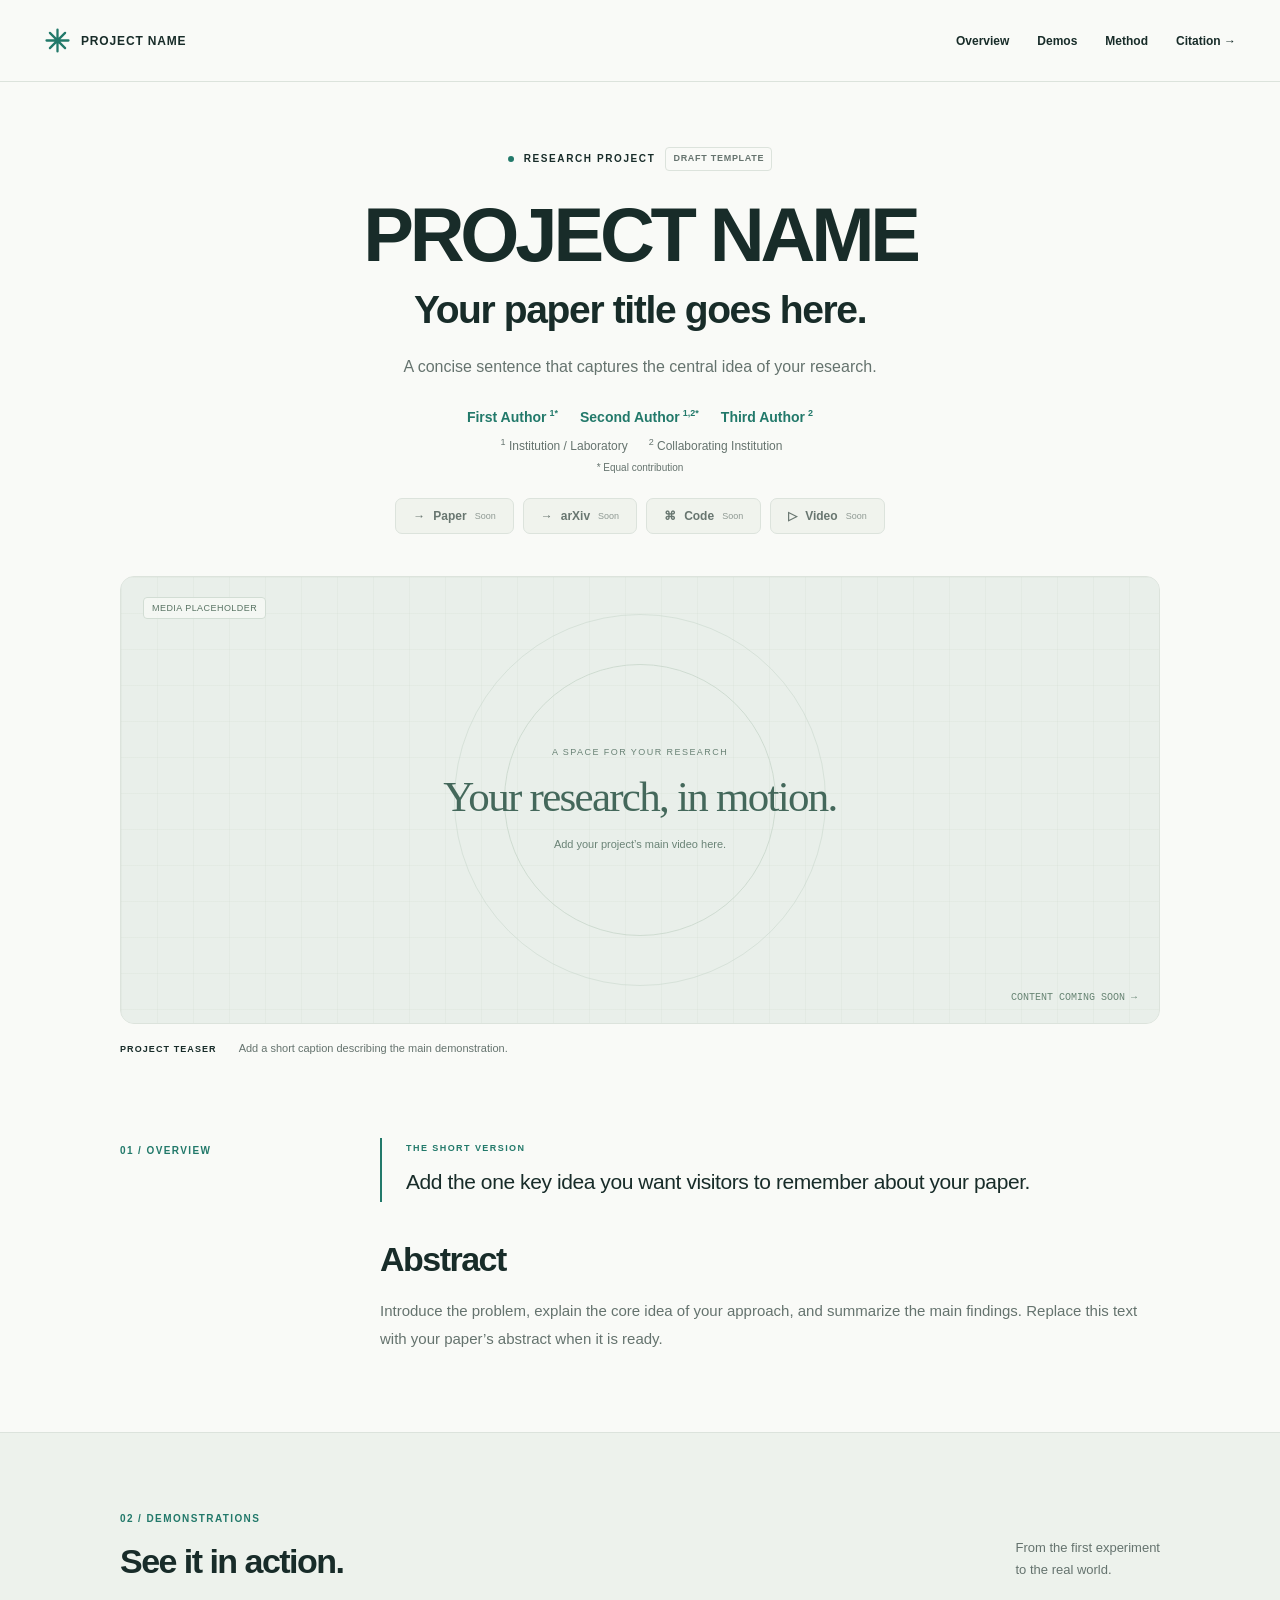
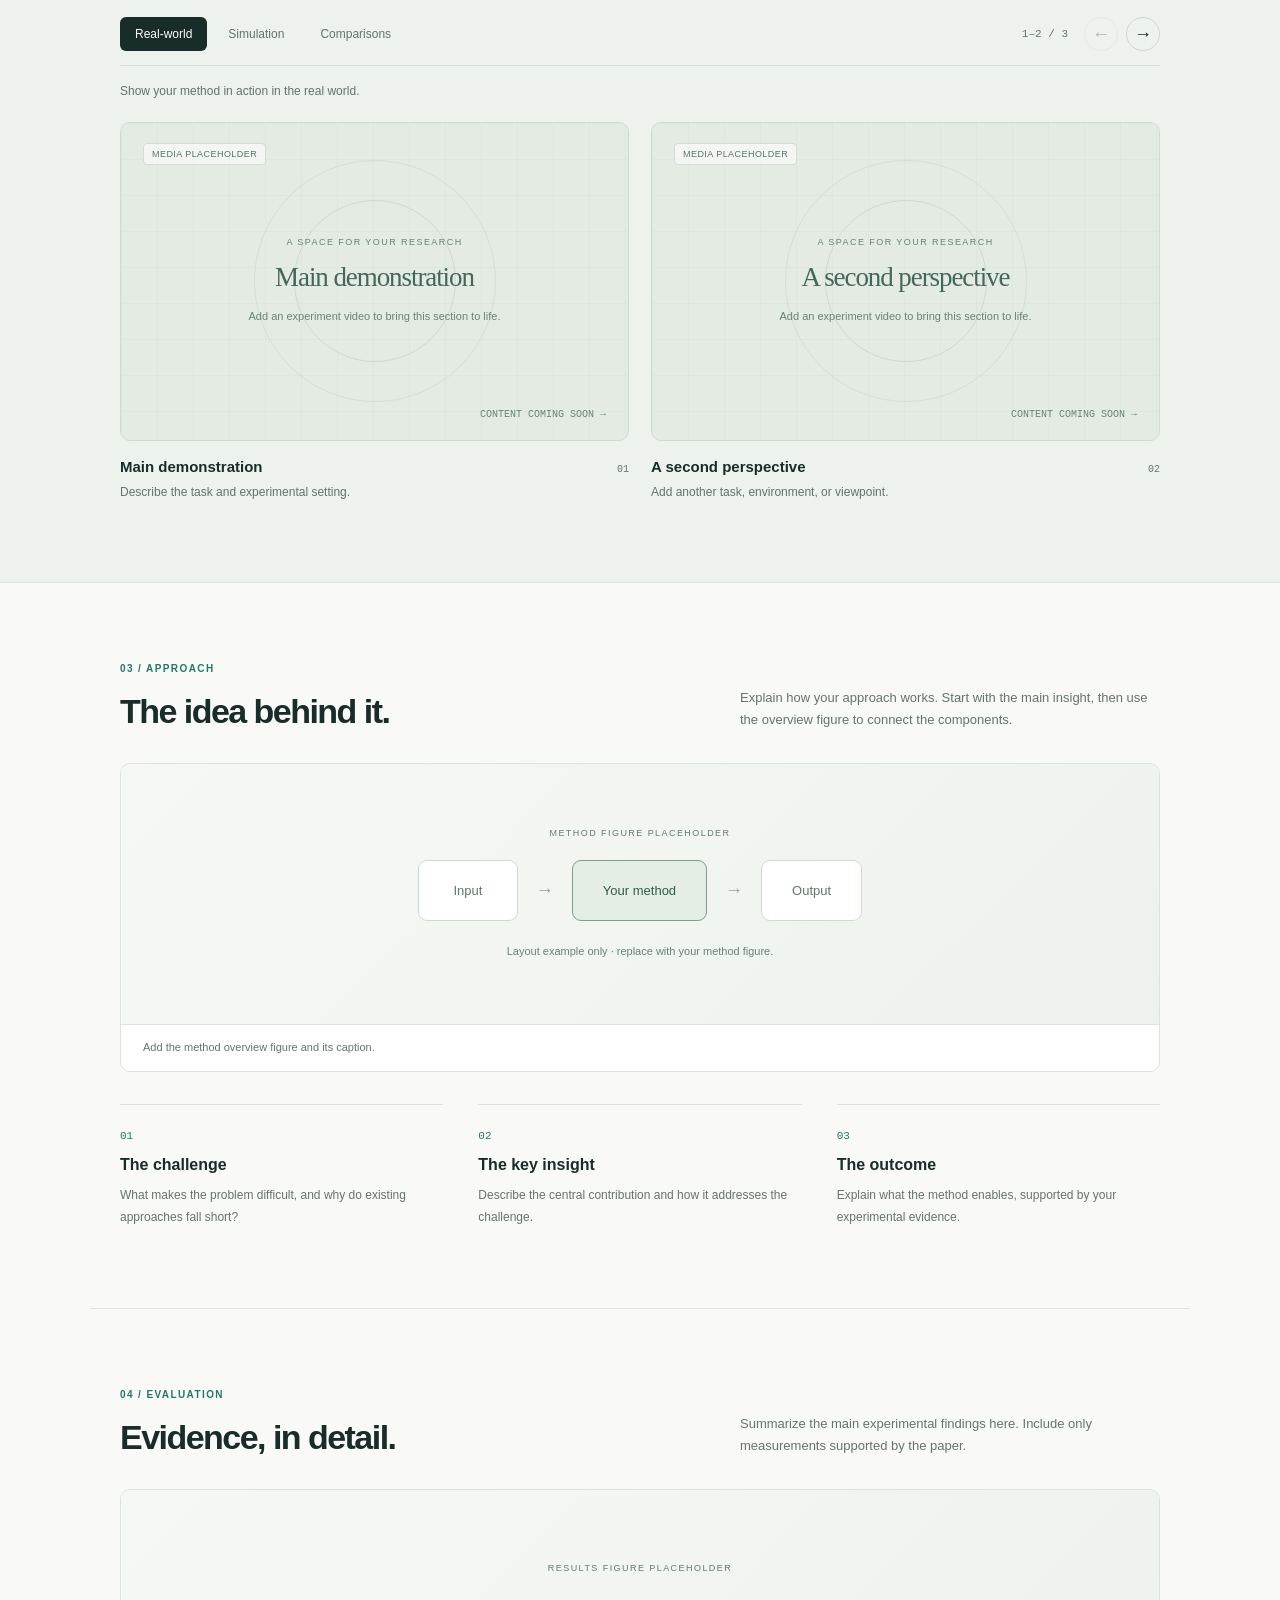
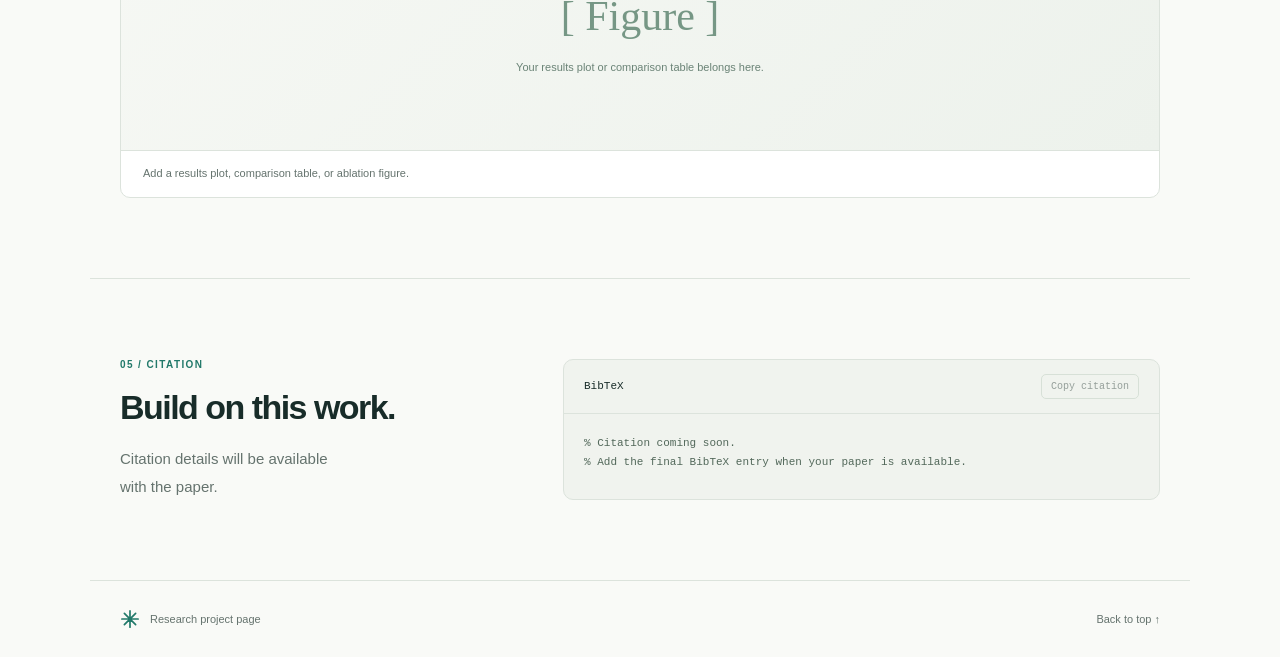
==== preview.html @ 910851c3 "Add files via upload" ====
<!doctype html>
<html lang="en">
<head>
  <meta charset="utf-8">
  <meta name="viewport" content="width=device-width, initial-scale=1">
  <meta name="description" content="Research project page — content coming soon.">
  <meta name="theme-color" content="#f9faf7">
  <title>Research Project</title>
  <link rel="icon" href="[data-uri]" type="image/svg+xml">
  <style>:root{--bg:#f9faf7;--ink:#182c29;--muted:#65736e;--accent:#22796a;--line:#dce3dc;--soft:#edf2ec;--white:#fff;--radius:14px}*{box-sizing:border-box}html{scroll-behavior:smooth;scroll-padding-top:96px}body{margin:0;background:var(--bg);color:var(--ink);font-family:Inter,-apple-system,BlinkMacSystemFont,"Segoe UI",Arial,sans-serif;-webkit-font-smoothing:antialiased}button,a{-webkit-tap-highlight-color:transparent}button{font:inherit;cursor:pointer}a{color:inherit;text-decoration:none}button:focus-visible,a:focus-visible,[tabindex]:focus-visible{outline:3px solid #47a997;outline-offset:5px}button:disabled{cursor:default}p,h1,h2,h3,figure{margin:0}.wrap{max-width:1100px;margin-inline:auto;padding-inline:30px}.site-header{max-width:1320px;min-height:82px;padding:0 44px;margin:auto;display:flex;justify-content:space-between;align-items:center;border-bottom:1px solid var(--line);gap:24px}.brand{display:flex;align-items:center;gap:10px;font-size:12px;letter-spacing:.07em;font-weight:750}.brand-mark{font-size:30px;color:var(--accent);line-height:1}.site-header nav{display:flex;gap:28px;font-size:12px;font-weight:600}.site-header nav a{padding-block:10px}.site-header nav a:hover,footer a:hover{color:var(--accent)}.hero{text-align:center;padding-top:65px;padding-bottom:42px}.eyebrow{font-size:10px;letter-spacing:.16em;line-height:1.5;font-weight:700;text-transform:uppercase;display:flex;align-items:center;justify-content:center;gap:10px}.status-dot{height:6px;width:6px;border-radius:50%;background:var(--accent)}.draft-tag{font-size:9px;letter-spacing:.08em;border:1px solid var(--line);padding:4px 7px;border-radius:4px;color:var(--muted)}h1{margin:24px auto 12px;font-size:clamp(42px,6.5vw,76px);line-height:1.05;letter-spacing:-.055em;font-weight:750;overflow-wrap:anywhere}.paper-title{max-width:850px;margin:auto;font-size:clamp(25px,3.2vw,39px);line-height:1.22;letter-spacing:-.035em;font-weight:550}.subtitle{font-size:16px;line-height:1.65;max-width:650px;margin:20px auto 28px;color:var(--muted)}.authors{display:flex;justify-content:center;flex-wrap:wrap;gap:10px 22px;font-size:14px;color:var(--accent);font-weight:550}.authors a:hover{text-decoration:underline}sup{font-size:9px;margin-left:3px}.affiliations{display:flex;justify-content:center;flex-wrap:wrap;gap:8px 18px;margin-top:12px;font-size:12px;color:var(--muted)}.equal{margin-top:9px;font-size:10px;color:var(--muted)}.resource-links{display:flex;justify-content:center;flex-wrap:wrap;gap:9px;margin-top:25px}.resource{display:inline-flex;align-items:center;gap:8px;border:1px solid var(--line);padding:10px 17px;border-radius:7px;background:#fff;font-size:12px;font-weight:600}.resource small{font-size:9px;font-weight:400;opacity:.7}.resource.available:hover{border-color:var(--accent);color:var(--accent)}.resource[aria-disabled=true]{color:#687670;background:#f0f3ed}.resource.available:first-child{background:var(--ink);color:white;border-color:var(--ink)}.teaser{overflow:hidden;border-radius:var(--radius);border:1px solid var(--line);background:#e9efea;aspect-ratio:2.32}.teaser video{width:100%;height:100%;object-fit:contain;background:#142824}.placeholder{height:100%;width:100%;display:flex;flex-direction:column;align-items:center;justify-content:center;text-align:center;position:relative;overflow:hidden;background-color:#e9efea;background-image:linear-gradient(#d5dfd64d 1px,transparent 1px),linear-gradient(90deg,#d5dfd64d 1px,transparent 1px);background-size:36px 36px;padding:25px}.placeholder:before{content:"";position:absolute;width:270px;height:270px;border:1px solid #c3d3c7;border-radius:50%;opacity:.7;pointer-events:none}.placeholder:after{content:"";position:absolute;width:370px;height:370px;border:1px solid #c3d3c7;border-radius:50%;opacity:.5;pointer-events:none}.placeholder>*{z-index:1}.placeholder-kicker{font-size:9px;letter-spacing:.16em;color:#6a8376;text-transform:uppercase}.placeholder-title{font-family:Georgia,serif;font-size:clamp(25px,3.5vw,43px);font-weight:400;letter-spacing:-.04em;margin:15px 0;color:#44685b}.placeholder-note{font-size:11px;color:#6a8376;max-width:280px;line-height:1.6}.placeholder-label{position:absolute;left:22px;top:20px;padding:5px 8px;background:#f9faf7bd;border:1px solid #d2ddd4;border-radius:4px;font-size:9px;letter-spacing:.05em;color:#587363}.placeholder-corner{position:absolute;bottom:20px;right:22px;font-size:10px;color:#688574;font-family:monospace}.media-caption{display:flex;align-items:baseline;gap:22px;padding:16px 0 0}.caption-label{font-size:9px;letter-spacing:.12em;font-weight:650;white-space:nowrap}.media-caption p{font-size:11px;color:var(--muted);line-height:1.6}.section{padding-top:80px;padding-bottom:80px}.section-label{font-size:10px;letter-spacing:.14em;color:var(--accent);font-weight:650;margin-bottom:18px}.overview{display:grid;grid-template-columns:230px 1fr;gap:30px}.overview>.section-label{padding-top:7px}h2{font-size:34px;line-height:1.15;letter-spacing:-.045em;font-weight:600}.takeaway{border-left:2px solid var(--accent);padding:4px 0 4px 24px;margin-bottom:38px}.takeaway .eyebrow{justify-content:start;color:var(--accent);font-size:9px}.takeaway p{font-size:21px;line-height:1.45;letter-spacing:-.02em;margin-top:12px}.body-copy{font-size:15px;line-height:1.85;color:var(--muted);margin-top:18px;white-space:pre-line}.demos-section{background:var(--soft);border-block:1px solid var(--line)}.section-heading{display:flex;justify-content:space-between;align-items:end;gap:40px;margin-bottom:32px}.section-aside{font-size:13px;line-height:1.7;color:var(--muted);max-width:320px}.section-aside.wide{max-width:420px}.gallery-toolbar{display:flex;justify-content:space-between;align-items:center;gap:18px;border-bottom:1px solid #d3ded5;padding-bottom:14px;margin-top:36px}.tabs{display:flex;flex-wrap:wrap;gap:6px}.tab{border:1px solid transparent;background:transparent;color:var(--muted);padding:9px 14px;border-radius:6px;font-size:12px}.tab[aria-selected=true]{background:var(--ink);color:white}.tab:hover{border-color:var(--ink)}.gallery-controls{display:flex;align-items:center;gap:8px}.gallery-controls>span{font-family:monospace;font-size:11px;color:var(--muted);margin-right:8px;white-space:nowrap}.icon-button{width:34px;height:34px;border:1px solid #cdd9cf;border-radius:50%;background:transparent;color:var(--ink);font-size:18px;display:grid;place-items:center}.icon-button:hover:not(:disabled){background:white}.icon-button:disabled{opacity:.3}.group-description{font-size:12px;color:var(--muted);margin:18px 0 24px}.demo-grid{display:grid;grid-template-columns:repeat(2,minmax(0,1fr));gap:22px}.demo-media{aspect-ratio:16/10;overflow:hidden;border-radius:10px;border:1px solid #cfdbd0;background:#dce6dd}.demo-media .placeholder{background-color:#e3ebe3}.demo-media .placeholder-title{font-size:27px}.demo-media .placeholder:before{width:160px;height:160px}.demo-media .placeholder:after{width:240px;height:240px}.demo-media video{height:100%;width:100%;object-fit:contain;background:#142824}.demo-topline{display:flex;justify-content:space-between;gap:12px;margin-top:17px;align-items:baseline}.demo-topline h3{font-size:15px;font-weight:600}.demo-topline span{font-family:monospace;font-size:10px;color:var(--muted)}.demo-card>p{font-size:12px;color:var(--muted);line-height:1.7;margin-top:7px}.figure-panel{border:1px solid var(--line);border-radius:10px;overflow:hidden;background:white}.figure-placeholder{height:260px;display:flex;align-items:center;justify-content:center;flex-direction:column;gap:22px;padding:25px;background:linear-gradient(135deg,#f6f8f4,#edf2ec)}.figure-placeholder .placeholder-kicker{color:#607c70}.pipeline{display:flex;align-items:center;gap:18px;width:min(100%,650px);justify-content:center}.pipeline span{padding:22px 30px;min-width:100px;border:1px solid #cddbd0;border-radius:9px;background:#fff;color:#60776a;font-size:13px;text-align:center}.pipeline span:nth-of-type(2){border:1px solid #7d9f8d;background:#e5eee5;color:#315c46}.pipeline b{color:#8ca395;font-size:18px;font-weight:400}.figure-panel figcaption{border-top:1px solid var(--line);font-size:11px;color:var(--muted);padding:14px 22px;line-height:1.6}.figure-button{display:block;border:0;background:white;padding:20px;width:100%;cursor:zoom-in}.figure-button img{display:block;max-width:100%;max-height:640px;margin:auto}.method-steps{display:grid;grid-template-columns:repeat(3,1fr);gap:35px;margin-top:32px}.method-step{border-top:1px solid var(--line);padding-top:20px}.step-number{font-family:monospace;font-size:11px;color:var(--accent)}.method-step h3{font-size:16px;margin-top:13px;font-weight:550}.method-step p{font-size:12px;line-height:1.85;color:var(--muted);margin-top:10px}.results-section{border-top:1px solid var(--line)}.results-placeholder-icon{font-family:Georgia,serif;color:#769785;font-size:42px;line-height:1}.citation-section{border-top:1px solid var(--line);display:grid;grid-template-columns:1fr 1.5fr;gap:45px}.citation-box{min-width:0;border:1px solid var(--line);border-radius:10px;background:#f0f3ee;overflow:hidden}.citation-toolbar{display:flex;justify-content:space-between;align-items:center;padding:14px 20px;border-bottom:1px solid var(--line);font-size:11px;font-family:monospace}.copy-button{background:transparent;border:1px solid #cad7cb;border-radius:5px;font-size:10px;padding:6px 9px}.copy-button:disabled{color:var(--muted);opacity:.65}.citation-box pre{padding:20px;margin:0;overflow:auto;font-size:11px;line-height:1.8;white-space:pre-wrap;overflow-wrap:anywhere;color:#52685a}footer{border-top:1px solid var(--line);padding-block:28px;display:flex;align-items:center;justify-content:space-between;gap:20px;font-size:11px;color:var(--muted)}footer>div{display:flex;align-items:center;gap:10px}footer .brand-mark{font-size:22px}.skip{position:absolute;top:-60px;left:15px;padding:15px;background:var(--ink);color:white;z-index:10}.skip:focus{top:10px}.sr-only{position:absolute;width:1px;height:1px;padding:0;margin:-1px;overflow:hidden;clip:rect(0,0,0,0);white-space:nowrap;border:0}dialog{border:1px solid var(--line);border-radius:12px;padding:45px 20px 20px;max-width:95vw;max-height:95vh}dialog::backdrop{background:#142824cc}dialog img{max-width:85vw;max-height:80vh;display:block}dialog .icon-button{position:absolute;right:10px;top:8px}.noscript{padding:30px;text-align:center}.media-error{padding:25px;font-size:13px;line-height:1.6;color:var(--muted)}[hidden]{display:none!important}
@media(min-width:1400px){.hero{padding-top:80px}.teaser-section{max-width:1160px}}@media(max-width:700px){.site-header{padding:0 20px;min-height:70px;gap:10px}.brand{font-size:10px;max-width:42%;overflow-wrap:anywhere}.brand-mark{font-size:26px}.site-header nav{gap:13px;font-size:10px}.site-header nav a:first-child{display:none}.wrap{padding-inline:22px}.hero{padding-top:45px;padding-bottom:32px}.hero .eyebrow{font-size:8px;gap:7px}h1{margin-top:24px}.subtitle{font-size:14px;margin-bottom:24px}.authors{font-size:12px;gap:8px 14px}.resource{padding:9px 12px;font-size:11px}.teaser{aspect-ratio:1.5}.placeholder-label{left:12px;top:12px;font-size:8px}.placeholder-corner{right:12px;bottom:12px}.media-caption{display:block}.media-caption p{margin-top:6px}.section{padding-block:48px}.overview{grid-template-columns:1fr;gap:6px}.takeaway{padding-left:18px;margin-bottom:30px}.takeaway p{font-size:19px}h2{font-size:30px}.section-heading{display:block;margin-bottom:25px}.section-aside{margin-top:16px}.section-aside br{display:none}.gallery-toolbar{align-items:flex-start;gap:12px;margin-top:25px;flex-wrap:wrap}.tab{font-size:11px;padding:8px 10px}.gallery-controls{margin-left:auto}.demo-grid{grid-template-columns:1fr}.demo-media{aspect-ratio:16/10}.method-steps{grid-template-columns:1fr;gap:24px}.pipeline{gap:8px}.pipeline span{padding:17px 12px;min-width:0;font-size:11px}.figure-placeholder{height:220px}.figure-placeholder .placeholder-note{text-align:center}.citation-section{grid-template-columns:1fr;gap:25px}footer{font-size:10px}.citation-section .body-copy br{display:none}}@media(prefers-reduced-motion:reduce){html{scroll-behavior:auto}}

.brand-mark,footer .brand-mark{font-size:0;flex-shrink:0;display:inline-block;width:27px;height:27px;background:url([data-uri]) center/contain no-repeat}footer .brand-mark{width:20px;height:20px}
</style>

</head>
<body>
  <a class="skip" href="#main">Skip to content</a>
  <header class="site-header"><a class="brand" href="#" aria-label="Back to top"><span class="brand-mark" aria-hidden="true">✳</span><span id="brand-name">PROJECT</span></a><nav aria-label="Main navigation"><a href="#overview">Overview</a><a href="#demos">Demos</a><a href="#method">Method</a><a href="#citation">Citation <span aria-hidden="true">→</span></a></nav></header>
  <main id="main">
    <section class="hero wrap" aria-labelledby="project-name">
      <p class="eyebrow"><span class="status-dot"></span><span id="venue"></span><span class="draft-tag" id="draft-tag">DRAFT TEMPLATE</span></p>
      <h1 id="project-name"></h1><p class="paper-title" id="paper-title"></p><p class="subtitle" id="subtitle"></p>
      <div class="authors" id="authors"></div><div class="affiliations" id="affiliations"></div><p class="equal" id="equal-note">* Equal contribution</p>
      <div class="resource-links" id="resource-links" aria-label="Project resources"></div>
    </section>
    <section class="teaser-section wrap" aria-label="Project teaser"><div id="teaser" class="teaser"></div><div class="media-caption"><span class="caption-label">PROJECT TEASER</span><p id="teaser-caption"></p></div></section>
    <section id="overview" class="wrap overview section"><div class="section-label">01 / OVERVIEW</div><div><div class="takeaway"><span class="eyebrow">THE SHORT VERSION</span><p id="tldr"></p></div><h2>Abstract</h2><p class="body-copy" id="abstract"></p></div></section>
    <section id="demos" class="demos-section section"><div class="wrap"><div class="section-heading"><div><div class="section-label">02 / DEMONSTRATIONS</div><h2>See it in action.</h2></div><p class="section-aside">From the first experiment<br>to the real world.</p></div><div class="gallery-toolbar"><div class="tabs" id="demo-tabs" role="tablist" aria-label="Demonstration categories"></div><div class="gallery-controls"><span id="gallery-counter" aria-live="polite"></span><button id="previous" class="icon-button" aria-label="Previous demonstration">←</button><button id="next" class="icon-button" aria-label="Next demonstration">→</button></div></div><p id="group-description" class="group-description"></p><div id="demo-panel" role="tabpanel" tabindex="0"><div class="demo-grid" id="demo-grid"></div></div></div></section>
    <section id="method" class="wrap section"><div class="section-heading"><div><div class="section-label">03 / APPROACH</div><h2>The idea behind it.</h2></div><p id="method-intro" class="section-aside wide"></p></div><figure class="figure-panel" id="method-figure"></figure><div id="method-steps" class="method-steps"></div></section>
    <section id="results" class="wrap section results-section"><div class="section-heading"><div><div class="section-label">04 / EVALUATION</div><h2>Evidence, in detail.</h2></div><p id="results-text" class="section-aside wide"></p></div><figure class="figure-panel" id="results-figure"></figure></section>
    <section id="citation" class="wrap section citation-section"><div><div class="section-label">05 / CITATION</div><h2>Build on this work.</h2><p class="body-copy">Citation details will be available<br>with the paper.</p></div><div class="citation-box"><div class="citation-toolbar"><span>BibTeX</span><button id="copy-citation" class="copy-button">Copy citation</button></div><pre><code id="bibtex"></code></pre><p id="copy-status" role="status" class="sr-only"></p></div></section>
  </main>
  <footer class="wrap"><div><span class="brand-mark" aria-hidden="true">✳</span><span id="footer-text"></span></div><a href="#">Back to top ↑</a></footer>
  <dialog id="image-dialog"><button id="close-dialog" class="icon-button" aria-label="Close enlarged figure">×</button><img id="dialog-image" alt=""></dialog>
  <noscript><p class="noscript">Please enable JavaScript to load the project information.</p></noscript>
<script>/* Edit the content here. Paths are relative to index.html. Empty links stay disabled.
   Full editing and publishing instructions: README.md (한국어). */
window.PROJECT = {
  name: 'PROJECT NAME',
  title: 'Your paper title goes here.',
  subtitle: 'A concise sentence that captures the central idea of your research.',
  venue: 'Research project',
  draft: true, // Set false when all placeholder content has been replaced.
  authors: [
    { name: 'First Author', affiliation: '1', equal: true, url: '' },
    { name: 'Second Author', affiliation: '1,2', equal: true, url: '' },
    { name: 'Third Author', affiliation: '2', equal: false, url: '' }
  ],
  affiliations: ['Institution / Laboratory', 'Collaborating Institution'],
  links: { paper: '', arxiv: '', code: '', video: '' },
  teaser: { src: '', poster: '', caption: 'Add a short caption describing the main demonstration.' },
  tldr: 'Add the one key idea you want visitors to remember about your paper.',
  abstract: 'Introduce the problem, explain the core idea of your approach, and summarize the main findings. Replace this text with your paper’s abstract when it is ready.',
  demoGroups: [
    { name: 'Real-world', description: 'Show your method in action in the real world.', items: [
      { title: 'Main demonstration', detail: 'Describe the task and experimental setting.', src: '', poster: '' },
      { title: 'A second perspective', detail: 'Add another task, environment, or viewpoint.', src: '', poster: '' },
      { title: 'Beyond the main setting', detail: 'Show additional experimental coverage.', src: '', poster: '' }
    ] },
    { name: 'Simulation', description: 'Explore experiments in a controlled simulation environment.', items: [
      { title: 'Simulation demonstration', detail: 'Describe the simulated environment and task.', src: '', poster: '' },
      { title: 'Additional environment', detail: 'Add a second simulated setting.', src: '', poster: '' }
    ] },
    { name: 'Comparisons', description: 'Compare methods under the same experimental conditions.', items: [
      { title: 'Our method', detail: 'Add your method’s comparison video.', src: '', poster: '' },
      { title: 'Baseline', detail: 'Add the corresponding baseline video.', src: '', poster: '' }
    ] }
  ],
  method: {
    intro: 'Explain how your approach works. Start with the main insight, then use the overview figure to connect the components.',
    image: '', alt: 'Method overview figure', caption: 'Add the method overview figure and its caption.',
    steps: [
      { title: 'The challenge', text: 'What makes the problem difficult, and why do existing approaches fall short?' },
      { title: 'The key insight', text: 'Describe the central contribution and how it addresses the challenge.' },
      { title: 'The outcome', text: 'Explain what the method enables, supported by your experimental evidence.' }
    ]
  },
  results: { image: '', alt: 'Experimental results figure', caption: 'Add a results plot, comparison table, or ablation figure.', text: 'Summarize the main experimental findings here. Include only measurements supported by the paper.' },
  bibtex: '', // Paste the final BibTeX record here, using a backtick-delimited string.
  footer: 'Research project page',
};
</script>
<script>'use strict';
(() => {
  const p = window.PROJECT;
  const $ = id => document.getElementById(id);
  const el = (tag, cls, text) => { const n = document.createElement(tag); if (cls) n.className = cls; if (text !== undefined) n.textContent = text; return n; };
  const set = (id, text) => { $(id).textContent = text; };
  function safeURL(value) {
    if (!value || typeof value !== 'string') return '';
    try { const u = new URL(value, location.href); return ['http:', 'https:', 'file:'].includes(u.protocol) ? value : ''; } catch { return ''; }
  }
  function placeholder(title, note, label = 'MEDIA PLACEHOLDER') {
    const n = el('div', 'placeholder');
    n.append(el('span', 'placeholder-label', label), el('span', 'placeholder-kicker', 'A SPACE FOR YOUR RESEARCH'), el('h3', 'placeholder-title', title), el('p', 'placeholder-note', note), el('span', 'placeholder-corner', 'CONTENT COMING SOON →'));
    return n;
  }
  function media(item, hero = false) {
    if (!safeURL(item.src)) return placeholder(hero ? 'Your research, in motion.' : item.title, hero ? 'Add your project’s main video here.' : 'Add an experiment video to bring this section to life.');
    const v = el('video'); v.src = safeURL(item.src); v.controls = true; v.playsInline = true; v.preload = 'metadata';
    if (safeURL(item.poster)) v.poster = safeURL(item.poster);
    v.setAttribute('aria-label', item.title || 'Project teaser video');
    v.addEventListener('error', () => v.replaceWith(el('p','media-error','This video could not be loaded. Please check the file path and format.')), { once: true });
    return v;
  }
  document.title = `${p.name} — ${p.title}`;
  document.querySelector('meta[name="description"]').content = p.subtitle;
  set('brand-name', p.name); set('project-name', p.name); set('paper-title', p.title); set('subtitle', p.subtitle); set('venue', p.venue);
  $('draft-tag').hidden = !p.draft;
  for (const a of p.authors) {
    const n = safeURL(a.url) ? el('a', '', a.name) : el('span', '', a.name);
    if (n.tagName === 'A') { n.href = safeURL(a.url); n.target = '_blank'; n.rel = 'noopener noreferrer'; }
    n.append(el('sup', '', `${a.affiliation}${a.equal ? '*' : ''}`)); $('authors').append(n);
  }
  p.affiliations.forEach((name, i) => { const n = el('span'); n.append(el('sup', '', String(i + 1)), document.createTextNode(` ${name}`)); $('affiliations').append(n); });
  $('equal-note').hidden = !p.authors.some(a => a.equal);
  [['paper','Paper','→'], ['arxiv','arXiv','→'], ['code','Code','⌘'], ['video','Video','▷']].forEach(([key, name, icon]) => {
    const url = safeURL(p.links[key]); const a = el(url ? 'a' : 'span', `resource${url ? ' available' : ''}`);
    const s = el('span', '', icon); s.setAttribute('aria-hidden','true'); a.append(s, document.createTextNode(name));
    if (url) { a.href = url; a.target = '_blank'; a.rel = 'noopener noreferrer'; }
    else { a.setAttribute('aria-disabled', 'true'); a.append(el('small', '', 'Soon')); }
    $('resource-links').append(a);
  });
  $('teaser').append(media(p.teaser, true)); set('teaser-caption',p.teaser.caption); set('tldr',p.tldr); set('abstract',p.abstract);
  let group = 0, start = 0;
  const mq = window.matchMedia('(max-width:700px)');
  const pageSize = () => mq.matches ? 1 : 2;
  function renderGallery() {
    if (!p.demoGroups.length) return;
    const g = p.demoGroups[group], size = pageSize();
    start = Math.min(start, Math.max(0,g.items.length-size));
    $('demo-grid').replaceChildren();
    const end = Math.min(start+size,g.items.length);
    g.items.slice(start,end).forEach((item,i) => {
      const card = el('article','demo-card'), frame = el('div','demo-media'), top = el('div','demo-topline'); frame.append(media(item));
      top.append(el('h3','',item.title),el('span','',String(start+i+1).padStart(2,'0'))); card.append(frame,top,el('p','',item.detail)); $('demo-grid').append(card);
    });
    set('group-description',g.description); set('gallery-counter',g.items.length ? `${start+1}${end > start+1 ? '–'+end : ''} / ${g.items.length}` : '0 / 0');
    $('previous').disabled = start === 0; $('next').disabled = end >= g.items.length;
    document.querySelectorAll('.tab').forEach((t,i) => { t.setAttribute('aria-selected',String(i===group)); t.tabIndex = i===group ? 0 : -1; });
    $('demo-panel').setAttribute('aria-labelledby',`demo-tab-${group}`);
  }
  p.demoGroups.forEach((g,i) => {
    const b = el('button','tab',g.name); b.id = `demo-tab-${i}`; b.setAttribute('role','tab'); b.setAttribute('aria-controls','demo-panel');
    b.addEventListener('click',() => { group=i; start=0; renderGallery(); });
    b.addEventListener('keydown',e => {
      if (!['ArrowLeft','ArrowRight','Home','End'].includes(e.key)) return;
      e.preventDefault(); const count=p.demoGroups.length; group=e.key==='Home' ? 0 : e.key==='End' ? count-1 : (i+(e.key==='ArrowRight'?1:-1)+count)%count;
      start=0; renderGallery(); $(`demo-tab-${group}`).focus();
    }); $('demo-tabs').append(b);
  });
  $('previous').onclick=()=>{start=Math.max(0,start-pageSize());renderGallery();};
  $('next').onclick=()=>{start+=pageSize();renderGallery();}; mq.addEventListener('change',renderGallery);
  if (p.demoGroups.length) renderGallery(); else $('demos').hidden=true;
  let imageTrigger;
  function figure(id, data, isMethod) {
    const container=$(id);
    if (safeURL(data.image)) {
      const b=el('button','figure-button'),img=el('img'); img.src=safeURL(data.image);img.alt=data.alt;img.loading='lazy';b.setAttribute('aria-label',`Enlarge ${data.alt}`);b.append(img);
      b.onclick=()=>{imageTrigger=b;$('dialog-image').src=img.src;$('dialog-image').alt=img.alt;$('image-dialog').showModal();};
      img.onerror=()=>b.replaceWith(el('p','media-error','This figure could not be loaded. Please check its file path.'));container.append(b);
    } else {
      const n=el('div','figure-placeholder');n.append(el('span','placeholder-kicker',isMethod?'METHOD FIGURE PLACEHOLDER':'RESULTS FIGURE PLACEHOLDER'));
      if(isMethod){const flow=el('div','pipeline');flow.append(el('span','','Input'),el('b','','→'),el('span','','Your method'),el('b','','→'),el('span','','Output'));n.append(flow,el('p','placeholder-note','Layout example only · replace with your method figure.'));}
      else n.append(el('div','results-placeholder-icon','[ Figure ]'),el('p','placeholder-note','Your results plot or comparison table belongs here.'));
      container.append(n);
    }
    container.append(el('figcaption','',data.caption));
  }
  set('method-intro',p.method.intro);figure('method-figure',p.method,true);set('results-text',p.results.text);figure('results-figure',p.results,false);
  p.method.steps.forEach((s,i)=>{const n=el('article','method-step');n.append(el('span','step-number',String(i+1).padStart(2,'0')),el('h3','',s.title),el('p','',s.text));$('method-steps').append(n);});
  $('close-dialog').onclick=()=>$('image-dialog').close();
  $('image-dialog').addEventListener('click',e=>{if(e.target===$('image-dialog'))$('image-dialog').close();});
  $('image-dialog').addEventListener('close',()=>imageTrigger?.focus());
  set('bibtex',p.bibtex.trim() || '% Citation coming soon.\n% Add the final BibTeX entry when your paper is available.');
  $('copy-citation').disabled=!p.bibtex.trim();
  if(p.bibtex.trim()) document.querySelector('.citation-section .body-copy').textContent='If you find this work useful, please cite our paper.';
  $('copy-citation').onclick=async()=>{try {await navigator.clipboard.writeText(p.bibtex);set('copy-citation','Copied ✓');set('copy-status','Citation copied to clipboard.');setTimeout(()=>set('copy-citation','Copy citation'),2000);}catch{const range=document.createRange();range.selectNodeContents($('bibtex'));const selection=window.getSelection();selection.removeAllRanges();selection.addRange(range);set('copy-citation','Text selected');set('copy-status','Copy with Control C or Command C.');}};
  set('footer-text',p.footer);
})();
</script>
</body>
</html>
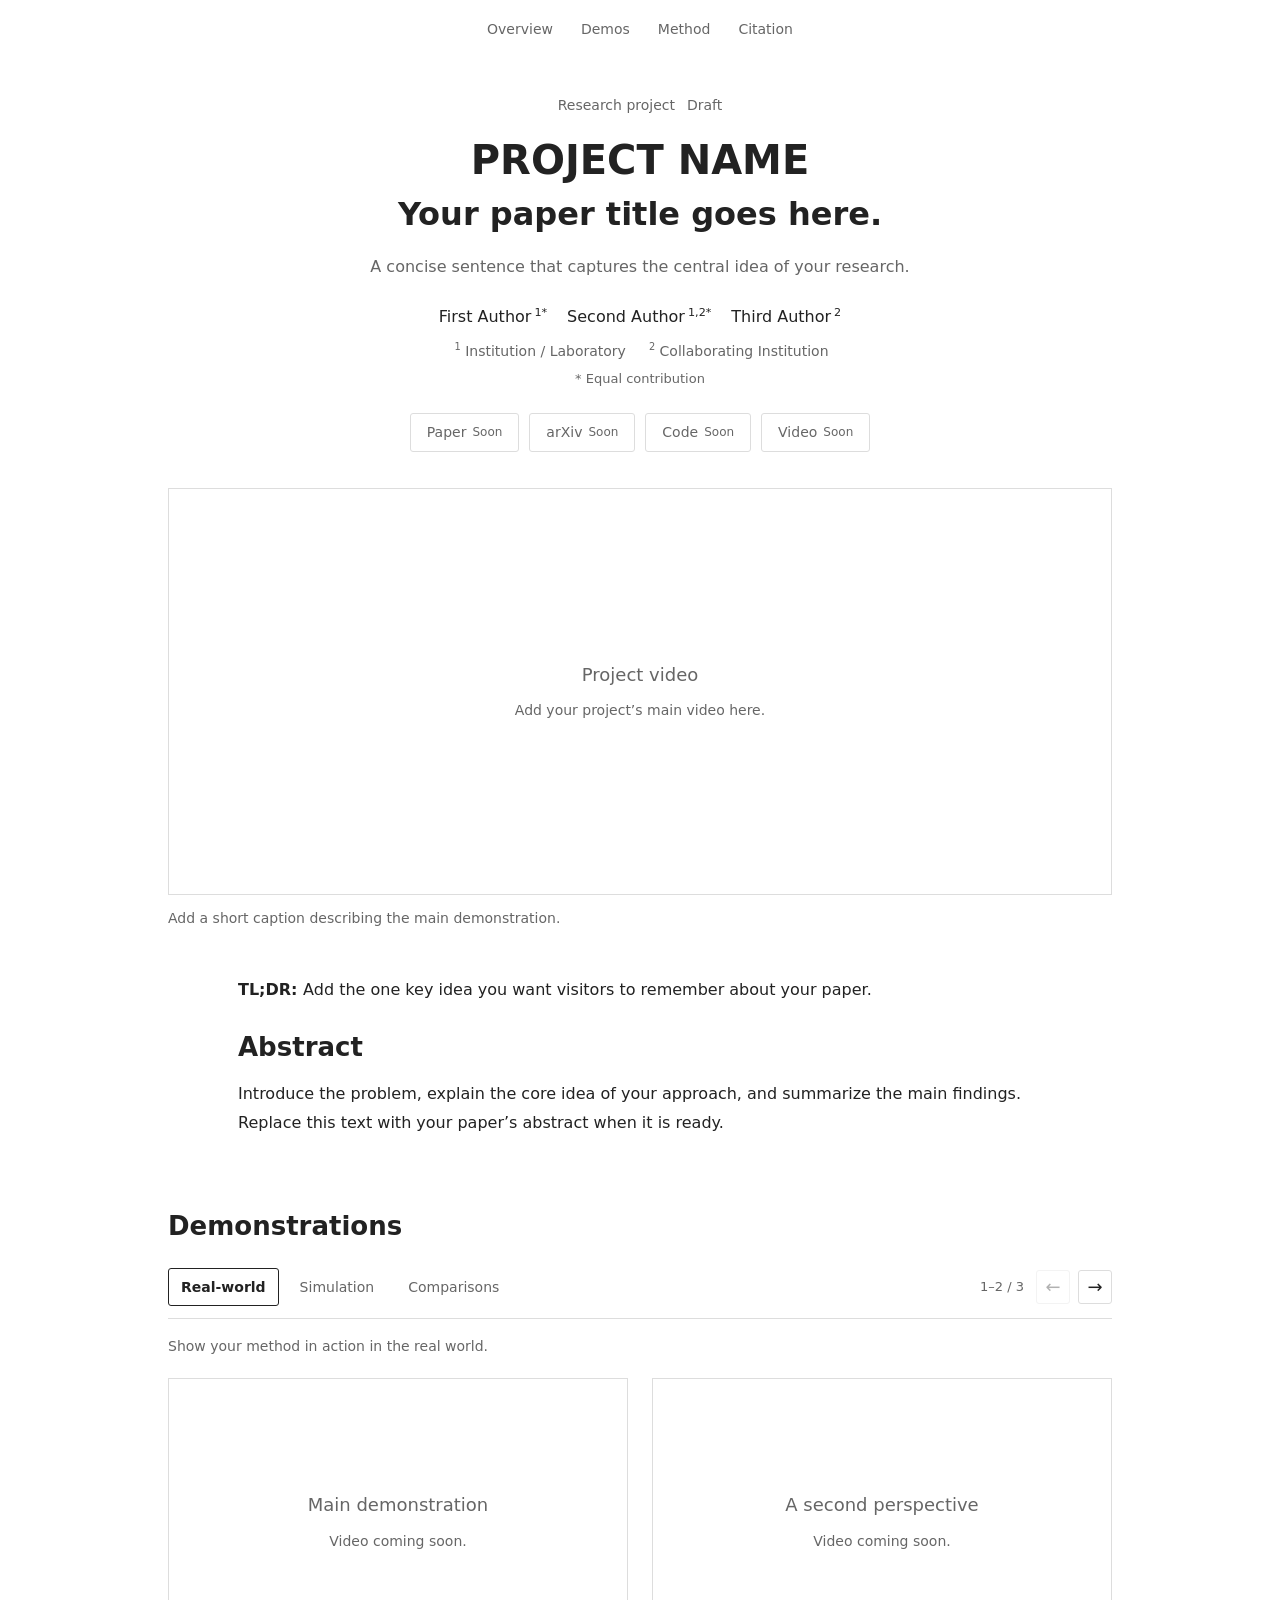
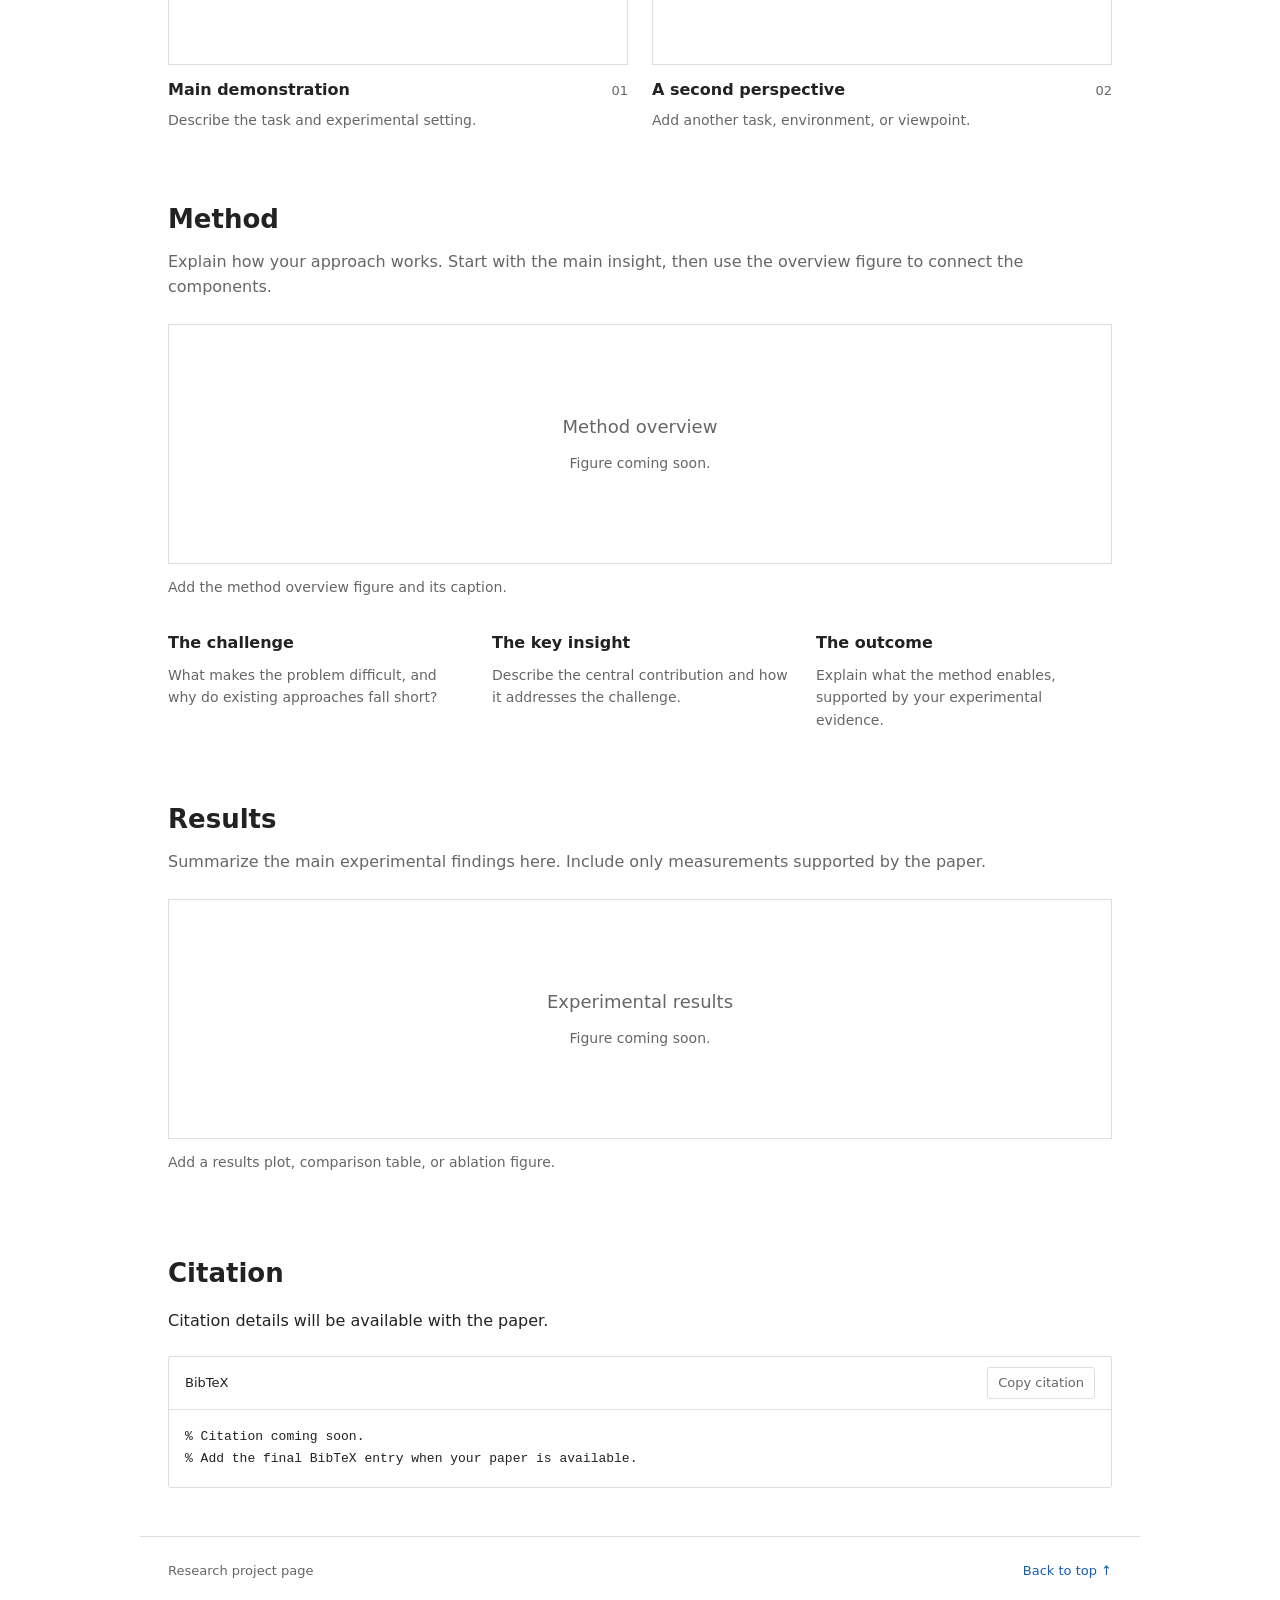
==== commit 8f9510f0: "style update" ====
--- a/preview.html
+++ b/preview.html
@@ -4,37 +4,160 @@
   <meta charset="utf-8">
   <meta name="viewport" content="width=device-width, initial-scale=1">
   <meta name="description" content="Research project page — content coming soon.">
-  <meta name="theme-color" content="#f9faf7">
+  <meta name="theme-color" content="#ffffff">
   <title>Research Project</title>
-  <link rel="icon" href="[data-uri]" type="image/svg+xml">
-  <style>:root{--bg:#f9faf7;--ink:#182c29;--muted:#65736e;--accent:#22796a;--line:#dce3dc;--soft:#edf2ec;--white:#fff;--radius:14px}*{box-sizing:border-box}html{scroll-behavior:smooth;scroll-padding-top:96px}body{margin:0;background:var(--bg);color:var(--ink);font-family:Inter,-apple-system,BlinkMacSystemFont,"Segoe UI",Arial,sans-serif;-webkit-font-smoothing:antialiased}button,a{-webkit-tap-highlight-color:transparent}button{font:inherit;cursor:pointer}a{color:inherit;text-decoration:none}button:focus-visible,a:focus-visible,[tabindex]:focus-visible{outline:3px solid #47a997;outline-offset:5px}button:disabled{cursor:default}p,h1,h2,h3,figure{margin:0}.wrap{max-width:1100px;margin-inline:auto;padding-inline:30px}.site-header{max-width:1320px;min-height:82px;padding:0 44px;margin:auto;display:flex;justify-content:space-between;align-items:center;border-bottom:1px solid var(--line);gap:24px}.brand{display:flex;align-items:center;gap:10px;font-size:12px;letter-spacing:.07em;font-weight:750}.brand-mark{font-size:30px;color:var(--accent);line-height:1}.site-header nav{display:flex;gap:28px;font-size:12px;font-weight:600}.site-header nav a{padding-block:10px}.site-header nav a:hover,footer a:hover{color:var(--accent)}.hero{text-align:center;padding-top:65px;padding-bottom:42px}.eyebrow{font-size:10px;letter-spacing:.16em;line-height:1.5;font-weight:700;text-transform:uppercase;display:flex;align-items:center;justify-content:center;gap:10px}.status-dot{height:6px;width:6px;border-radius:50%;background:var(--accent)}.draft-tag{font-size:9px;letter-spacing:.08em;border:1px solid var(--line);padding:4px 7px;border-radius:4px;color:var(--muted)}h1{margin:24px auto 12px;font-size:clamp(42px,6.5vw,76px);line-height:1.05;letter-spacing:-.055em;font-weight:750;overflow-wrap:anywhere}.paper-title{max-width:850px;margin:auto;font-size:clamp(25px,3.2vw,39px);line-height:1.22;letter-spacing:-.035em;font-weight:550}.subtitle{font-size:16px;line-height:1.65;max-width:650px;margin:20px auto 28px;color:var(--muted)}.authors{display:flex;justify-content:center;flex-wrap:wrap;gap:10px 22px;font-size:14px;color:var(--accent);font-weight:550}.authors a:hover{text-decoration:underline}sup{font-size:9px;margin-left:3px}.affiliations{display:flex;justify-content:center;flex-wrap:wrap;gap:8px 18px;margin-top:12px;font-size:12px;color:var(--muted)}.equal{margin-top:9px;font-size:10px;color:var(--muted)}.resource-links{display:flex;justify-content:center;flex-wrap:wrap;gap:9px;margin-top:25px}.resource{display:inline-flex;align-items:center;gap:8px;border:1px solid var(--line);padding:10px 17px;border-radius:7px;background:#fff;font-size:12px;font-weight:600}.resource small{font-size:9px;font-weight:400;opacity:.7}.resource.available:hover{border-color:var(--accent);color:var(--accent)}.resource[aria-disabled=true]{color:#687670;background:#f0f3ed}.resource.available:first-child{background:var(--ink);color:white;border-color:var(--ink)}.teaser{overflow:hidden;border-radius:var(--radius);border:1px solid var(--line);background:#e9efea;aspect-ratio:2.32}.teaser video{width:100%;height:100%;object-fit:contain;background:#142824}.placeholder{height:100%;width:100%;display:flex;flex-direction:column;align-items:center;justify-content:center;text-align:center;position:relative;overflow:hidden;background-color:#e9efea;background-image:linear-gradient(#d5dfd64d 1px,transparent 1px),linear-gradient(90deg,#d5dfd64d 1px,transparent 1px);background-size:36px 36px;padding:25px}.placeholder:before{content:"";position:absolute;width:270px;height:270px;border:1px solid #c3d3c7;border-radius:50%;opacity:.7;pointer-events:none}.placeholder:after{content:"";position:absolute;width:370px;height:370px;border:1px solid #c3d3c7;border-radius:50%;opacity:.5;pointer-events:none}.placeholder>*{z-index:1}.placeholder-kicker{font-size:9px;letter-spacing:.16em;color:#6a8376;text-transform:uppercase}.placeholder-title{font-family:Georgia,serif;font-size:clamp(25px,3.5vw,43px);font-weight:400;letter-spacing:-.04em;margin:15px 0;color:#44685b}.placeholder-note{font-size:11px;color:#6a8376;max-width:280px;line-height:1.6}.placeholder-label{position:absolute;left:22px;top:20px;padding:5px 8px;background:#f9faf7bd;border:1px solid #d2ddd4;border-radius:4px;font-size:9px;letter-spacing:.05em;color:#587363}.placeholder-corner{position:absolute;bottom:20px;right:22px;font-size:10px;color:#688574;font-family:monospace}.media-caption{display:flex;align-items:baseline;gap:22px;padding:16px 0 0}.caption-label{font-size:9px;letter-spacing:.12em;font-weight:650;white-space:nowrap}.media-caption p{font-size:11px;color:var(--muted);line-height:1.6}.section{padding-top:80px;padding-bottom:80px}.section-label{font-size:10px;letter-spacing:.14em;color:var(--accent);font-weight:650;margin-bottom:18px}.overview{display:grid;grid-template-columns:230px 1fr;gap:30px}.overview>.section-label{padding-top:7px}h2{font-size:34px;line-height:1.15;letter-spacing:-.045em;font-weight:600}.takeaway{border-left:2px solid var(--accent);padding:4px 0 4px 24px;margin-bottom:38px}.takeaway .eyebrow{justify-content:start;color:var(--accent);font-size:9px}.takeaway p{font-size:21px;line-height:1.45;letter-spacing:-.02em;margin-top:12px}.body-copy{font-size:15px;line-height:1.85;color:var(--muted);margin-top:18px;white-space:pre-line}.demos-section{background:var(--soft);border-block:1px solid var(--line)}.section-heading{display:flex;justify-content:space-between;align-items:end;gap:40px;margin-bottom:32px}.section-aside{font-size:13px;line-height:1.7;color:var(--muted);max-width:320px}.section-aside.wide{max-width:420px}.gallery-toolbar{display:flex;justify-content:space-between;align-items:center;gap:18px;border-bottom:1px solid #d3ded5;padding-bottom:14px;margin-top:36px}.tabs{display:flex;flex-wrap:wrap;gap:6px}.tab{border:1px solid transparent;background:transparent;color:var(--muted);padding:9px 14px;border-radius:6px;font-size:12px}.tab[aria-selected=true]{background:var(--ink);color:white}.tab:hover{border-color:var(--ink)}.gallery-controls{display:flex;align-items:center;gap:8px}.gallery-controls>span{font-family:monospace;font-size:11px;color:var(--muted);margin-right:8px;white-space:nowrap}.icon-button{width:34px;height:34px;border:1px solid #cdd9cf;border-radius:50%;background:transparent;color:var(--ink);font-size:18px;display:grid;place-items:center}.icon-button:hover:not(:disabled){background:white}.icon-button:disabled{opacity:.3}.group-description{font-size:12px;color:var(--muted);margin:18px 0 24px}.demo-grid{display:grid;grid-template-columns:repeat(2,minmax(0,1fr));gap:22px}.demo-media{aspect-ratio:16/10;overflow:hidden;border-radius:10px;border:1px solid #cfdbd0;background:#dce6dd}.demo-media .placeholder{background-color:#e3ebe3}.demo-media .placeholder-title{font-size:27px}.demo-media .placeholder:before{width:160px;height:160px}.demo-media .placeholder:after{width:240px;height:240px}.demo-media video{height:100%;width:100%;object-fit:contain;background:#142824}.demo-topline{display:flex;justify-content:space-between;gap:12px;margin-top:17px;align-items:baseline}.demo-topline h3{font-size:15px;font-weight:600}.demo-topline span{font-family:monospace;font-size:10px;color:var(--muted)}.demo-card>p{font-size:12px;color:var(--muted);line-height:1.7;margin-top:7px}.figure-panel{border:1px solid var(--line);border-radius:10px;overflow:hidden;background:white}.figure-placeholder{height:260px;display:flex;align-items:center;justify-content:center;flex-direction:column;gap:22px;padding:25px;background:linear-gradient(135deg,#f6f8f4,#edf2ec)}.figure-placeholder .placeholder-kicker{color:#607c70}.pipeline{display:flex;align-items:center;gap:18px;width:min(100%,650px);justify-content:center}.pipeline span{padding:22px 30px;min-width:100px;border:1px solid #cddbd0;border-radius:9px;background:#fff;color:#60776a;font-size:13px;text-align:center}.pipeline span:nth-of-type(2){border:1px solid #7d9f8d;background:#e5eee5;color:#315c46}.pipeline b{color:#8ca395;font-size:18px;font-weight:400}.figure-panel figcaption{border-top:1px solid var(--line);font-size:11px;color:var(--muted);padding:14px 22px;line-height:1.6}.figure-button{display:block;border:0;background:white;padding:20px;width:100%;cursor:zoom-in}.figure-button img{display:block;max-width:100%;max-height:640px;margin:auto}.method-steps{display:grid;grid-template-columns:repeat(3,1fr);gap:35px;margin-top:32px}.method-step{border-top:1px solid var(--line);padding-top:20px}.step-number{font-family:monospace;font-size:11px;color:var(--accent)}.method-step h3{font-size:16px;margin-top:13px;font-weight:550}.method-step p{font-size:12px;line-height:1.85;color:var(--muted);margin-top:10px}.results-section{border-top:1px solid var(--line)}.results-placeholder-icon{font-family:Georgia,serif;color:#769785;font-size:42px;line-height:1}.citation-section{border-top:1px solid var(--line);display:grid;grid-template-columns:1fr 1.5fr;gap:45px}.citation-box{min-width:0;border:1px solid var(--line);border-radius:10px;background:#f0f3ee;overflow:hidden}.citation-toolbar{display:flex;justify-content:space-between;align-items:center;padding:14px 20px;border-bottom:1px solid var(--line);font-size:11px;font-family:monospace}.copy-button{background:transparent;border:1px solid #cad7cb;border-radius:5px;font-size:10px;padding:6px 9px}.copy-button:disabled{color:var(--muted);opacity:.65}.citation-box pre{padding:20px;margin:0;overflow:auto;font-size:11px;line-height:1.8;white-space:pre-wrap;overflow-wrap:anywhere;color:#52685a}footer{border-top:1px solid var(--line);padding-block:28px;display:flex;align-items:center;justify-content:space-between;gap:20px;font-size:11px;color:var(--muted)}footer>div{display:flex;align-items:center;gap:10px}footer .brand-mark{font-size:22px}.skip{position:absolute;top:-60px;left:15px;padding:15px;background:var(--ink);color:white;z-index:10}.skip:focus{top:10px}.sr-only{position:absolute;width:1px;height:1px;padding:0;margin:-1px;overflow:hidden;clip:rect(0,0,0,0);white-space:nowrap;border:0}dialog{border:1px solid var(--line);border-radius:12px;padding:45px 20px 20px;max-width:95vw;max-height:95vh}dialog::backdrop{background:#142824cc}dialog img{max-width:85vw;max-height:80vh;display:block}dialog .icon-button{position:absolute;right:10px;top:8px}.noscript{padding:30px;text-align:center}.media-error{padding:25px;font-size:13px;line-height:1.6;color:var(--muted)}[hidden]{display:none!important}
-@media(min-width:1400px){.hero{padding-top:80px}.teaser-section{max-width:1160px}}@media(max-width:700px){.site-header{padding:0 20px;min-height:70px;gap:10px}.brand{font-size:10px;max-width:42%;overflow-wrap:anywhere}.brand-mark{font-size:26px}.site-header nav{gap:13px;font-size:10px}.site-header nav a:first-child{display:none}.wrap{padding-inline:22px}.hero{padding-top:45px;padding-bottom:32px}.hero .eyebrow{font-size:8px;gap:7px}h1{margin-top:24px}.subtitle{font-size:14px;margin-bottom:24px}.authors{font-size:12px;gap:8px 14px}.resource{padding:9px 12px;font-size:11px}.teaser{aspect-ratio:1.5}.placeholder-label{left:12px;top:12px;font-size:8px}.placeholder-corner{right:12px;bottom:12px}.media-caption{display:block}.media-caption p{margin-top:6px}.section{padding-block:48px}.overview{grid-template-columns:1fr;gap:6px}.takeaway{padding-left:18px;margin-bottom:30px}.takeaway p{font-size:19px}h2{font-size:30px}.section-heading{display:block;margin-bottom:25px}.section-aside{margin-top:16px}.section-aside br{display:none}.gallery-toolbar{align-items:flex-start;gap:12px;margin-top:25px;flex-wrap:wrap}.tab{font-size:11px;padding:8px 10px}.gallery-controls{margin-left:auto}.demo-grid{grid-template-columns:1fr}.demo-media{aspect-ratio:16/10}.method-steps{grid-template-columns:1fr;gap:24px}.pipeline{gap:8px}.pipeline span{padding:17px 12px;min-width:0;font-size:11px}.figure-placeholder{height:220px}.figure-placeholder .placeholder-note{text-align:center}.citation-section{grid-template-columns:1fr;gap:25px}footer{font-size:10px}.citation-section .body-copy br{display:none}}@media(prefers-reduced-motion:reduce){html{scroll-behavior:auto}}
+  <style>
+:root {
+  --bg: #fff;
+  --ink: #222;
+  --muted: #666;
+  --accent: #165dab;
+  --line: #ddd;
+}
 
-.brand-mark,footer .brand-mark{font-size:0;flex-shrink:0;display:inline-block;width:27px;height:27px;background:url([data-uri]) center/contain no-repeat}footer .brand-mark{width:20px;height:20px}
+* { box-sizing: border-box; }
+html { scroll-behavior: smooth; scroll-padding-top: 24px; }
+body {
+  margin: 0;
+  background: var(--bg);
+  color: var(--ink);
+  font-family: system-ui, -apple-system, BlinkMacSystemFont, "Segoe UI", sans-serif;
+  font-size: 16px;
+  line-height: 1.6;
+}
+button { font: inherit; cursor: pointer; }
+button:disabled { cursor: default; }
+a { color: var(--accent); text-decoration: none; }
+a:hover { text-decoration: underline; }
+button:focus-visible, a:focus-visible, [tabindex]:focus-visible {
+  outline: 2px solid var(--accent);
+  outline-offset: 4px;
+}
+p, h1, h2, h3, figure { margin: 0; }
+.wrap { max-width: 1000px; margin-inline: auto; padding-inline: 28px; }
+.site-header { padding: 18px 24px; }
+.site-header nav { display: flex; justify-content: center; flex-wrap: wrap; gap: 12px 28px; font-size: 14px; }
+.site-header nav a { color: var(--muted); }
+.hero { text-align: center; padding-top: 36px; padding-bottom: 36px; }
+.venue { display: flex; justify-content: center; flex-wrap: wrap; gap: 12px; color: var(--muted); font-size: 14px; }
+.draft-tag { color: var(--muted); }
+h1 { margin: 18px auto 8px; font-size: clamp(28px, 4vw, 40px); line-height: 1.25; font-weight: 700; overflow-wrap: anywhere; }
+.paper-title { max-width: 850px; margin: auto; font-size: clamp(23px, 3vw, 32px); line-height: 1.35; font-weight: 600; overflow-wrap: anywhere; }
+.subtitle { max-width: 740px; margin: 18px auto 24px; color: var(--muted); }
+.authors, .affiliations { display: flex; justify-content: center; flex-wrap: wrap; gap: 8px 20px; }
+.authors { font-size: 16px; }
+sup { font-size: .7em; margin-left: 3px; }
+.affiliations { margin-top: 10px; font-size: 14px; color: var(--muted); }
+.equal { margin-top: 6px; font-size: 13px; color: var(--muted); }
+.resource-links { display: flex; justify-content: center; flex-wrap: wrap; gap: 10px; margin-top: 24px; }
+.resource { display: inline-flex; align-items: center; gap: 6px; border: 1px solid var(--line); border-radius: 3px; padding: 7px 16px; background: #fff; font-size: 14px; }
+.resource.available:hover { border-color: var(--accent); }
+.resource small { font-size: 12px; }
+.resource[aria-disabled=true] { color: var(--muted); }
+.teaser { overflow: hidden; border: 1px solid var(--line); background: #fff; aspect-ratio: 2.32; }
+.teaser video, .demo-media video { display: block; width: 100%; height: 100%; object-fit: contain; background: #fff; }
+.placeholder, .figure-placeholder { display: flex; flex-direction: column; align-items: center; justify-content: center; text-align: center; gap: 10px; padding: 24px; background: #fff; }
+.placeholder { height: 100%; width: 100%; }
+.placeholder-title { font-size: 18px; font-weight: 400; color: var(--muted); }
+.placeholder-note { max-width: 420px; color: var(--muted); font-size: 14px; line-height: 1.6; }
+.media-caption { padding-top: 12px; font-size: 14px; color: var(--muted); }
+.section { padding-top: 48px; padding-bottom: 24px; }
+.overview { max-width: 860px; }
+h2 { font-size: 26px; line-height: 1.3; font-weight: 600; }
+.takeaway { margin-bottom: 28px; }
+.takeaway-label { font-weight: 600; }
+.takeaway p { display: inline; }
+.body-copy { margin-top: 16px; line-height: 1.8; white-space: pre-line; }
+.section-heading { margin-bottom: 24px; }
+.section-aside { margin-top: 12px; color: var(--muted); }
+.gallery-toolbar { display: flex; justify-content: space-between; align-items: center; gap: 16px; border-bottom: 1px solid var(--line); padding-bottom: 12px; }
+.tabs { display: flex; flex-wrap: wrap; gap: 8px; }
+.tab { border: 1px solid transparent; border-radius: 3px; background: #fff; color: var(--muted); padding: 7px 12px; font-size: 14px; }
+.tab[aria-selected=true] { border-color: var(--ink); color: var(--ink); font-weight: 600; }
+.tab:hover { text-decoration: underline; }
+.gallery-controls { display: flex; align-items: center; gap: 8px; }
+.gallery-controls > span { font-size: 13px; color: var(--muted); white-space: nowrap; margin-right: 4px; }
+.icon-button { width: 34px; height: 34px; border: 1px solid var(--line); border-radius: 3px; background: #fff; color: var(--ink); font-size: 18px; display: grid; place-items: center; }
+.icon-button:hover:not(:disabled), .copy-button:hover:not(:disabled) { border-color: var(--ink); }
+.icon-button:disabled { opacity: .35; }
+.group-description { margin: 16px 0 20px; font-size: 14px; color: var(--muted); }
+.demo-grid { display: grid; grid-template-columns: repeat(2, minmax(0, 1fr)); gap: 24px; }
+.demo-media { aspect-ratio: 16/10; overflow: hidden; border: 1px solid var(--line); background: #fff; }
+.demo-topline { display: flex; justify-content: space-between; gap: 12px; margin-top: 12px; align-items: baseline; }
+.demo-topline h3 { font-size: 16px; font-weight: 600; }
+.demo-topline span { font-size: 13px; color: var(--muted); }
+.demo-card > p { margin-top: 6px; font-size: 14px; color: var(--muted); }
+.figure-panel { overflow: hidden; }
+.figure-placeholder { min-height: 240px; border: 1px solid var(--line); }
+.figure-panel figcaption { padding: 12px 0; font-size: 14px; color: var(--muted); }
+.figure-button { display: block; border: 0; background: #fff; padding: 0; width: 100%; cursor: zoom-in; }
+.figure-button img { display: block; max-width: 100%; max-height: 640px; margin: auto; }
+.method-steps { display: grid; grid-template-columns: repeat(3, minmax(0, 1fr)); gap: 28px; margin-top: 20px; }
+.method-step h3 { font-size: 16px; font-weight: 600; }
+.method-step p { margin-top: 8px; font-size: 14px; color: var(--muted); }
+.citation-section { padding-bottom: 48px; }
+.citation-box { min-width: 0; margin-top: 20px; border: 1px solid var(--line); border-radius: 3px; background: #fff; overflow: hidden; }
+.citation-toolbar { display: flex; justify-content: space-between; align-items: center; gap: 12px; padding: 10px 16px; border-bottom: 1px solid var(--line); font-size: 13px; }
+.copy-button { background: #fff; border: 1px solid var(--line); border-radius: 3px; font-size: 13px; padding: 5px 10px; }
+.copy-button:disabled { color: var(--muted); }
+.citation-box pre { padding: 16px; margin: 0; overflow: auto; font-size: 13px; line-height: 1.7; white-space: pre-wrap; overflow-wrap: anywhere; }
+footer { border-top: 1px solid var(--line); padding-block: 24px; display: flex; align-items: center; justify-content: space-between; gap: 20px; color: var(--muted); font-size: 13px; }
+.skip { position: absolute; top: -80px; left: 15px; padding: 12px; background: #fff; z-index: 10; }
+.skip:focus { top: 10px; }
+.sr-only { position: absolute; width: 1px; height: 1px; padding: 0; margin: -1px; overflow: hidden; clip: rect(0,0,0,0); white-space: nowrap; border: 0; }
+dialog { border: 1px solid var(--line); border-radius: 3px; padding: 45px 20px 20px; max-width: 95vw; max-height: 95vh; }
+dialog::backdrop { background: #000a; }
+dialog img { max-width: 85vw; max-height: 80vh; display: block; }
+dialog .icon-button { position: absolute; right: 10px; top: 8px; }
+.noscript { padding: 30px; text-align: center; }
+.media-error { padding: 25px; font-size: 14px; color: var(--muted); }
+[hidden] { display: none !important; }
+
+@media (max-width: 700px) {
+  .wrap { padding-inline: 20px; }
+  .site-header { padding-inline: 20px; }
+  .site-header nav { gap: 10px 20px; font-size: 13px; }
+  .hero { padding-top: 24px; padding-bottom: 28px; }
+  .subtitle { font-size: 15px; }
+  .authors { gap: 8px 14px; font-size: 15px; }
+  .teaser { aspect-ratio: 1.5; }
+  .section { padding-top: 36px; padding-bottom: 16px; }
+  h2 { font-size: 24px; }
+  .gallery-toolbar { flex-wrap: wrap; }
+  .gallery-controls { margin-left: auto; }
+  .demo-grid, .method-steps { grid-template-columns: 1fr; }
+  .figure-placeholder { min-height: 200px; }
+  .citation-section { padding-bottom: 36px; }
+  footer { align-items: flex-start; flex-wrap: wrap; }
+}
+
+@media (prefers-reduced-motion: reduce) {
+  html { scroll-behavior: auto; }
+}
 </style>
-
 </head>
 <body>
   <a class="skip" href="#main">Skip to content</a>
-  <header class="site-header"><a class="brand" href="#" aria-label="Back to top"><span class="brand-mark" aria-hidden="true">✳</span><span id="brand-name">PROJECT</span></a><nav aria-label="Main navigation"><a href="#overview">Overview</a><a href="#demos">Demos</a><a href="#method">Method</a><a href="#citation">Citation <span aria-hidden="true">→</span></a></nav></header>
+  <header class="site-header"><nav aria-label="Main navigation"><a href="#overview">Overview</a><a href="#demos">Demos</a><a href="#method">Method</a><a href="#citation">Citation</a></nav></header>
   <main id="main">
     <section class="hero wrap" aria-labelledby="project-name">
-      <p class="eyebrow"><span class="status-dot"></span><span id="venue"></span><span class="draft-tag" id="draft-tag">DRAFT TEMPLATE</span></p>
+      <p class="venue"><span id="venue"></span><span class="draft-tag" id="draft-tag">Draft</span></p>
       <h1 id="project-name"></h1><p class="paper-title" id="paper-title"></p><p class="subtitle" id="subtitle"></p>
       <div class="authors" id="authors"></div><div class="affiliations" id="affiliations"></div><p class="equal" id="equal-note">* Equal contribution</p>
       <div class="resource-links" id="resource-links" aria-label="Project resources"></div>
     </section>
-    <section class="teaser-section wrap" aria-label="Project teaser"><div id="teaser" class="teaser"></div><div class="media-caption"><span class="caption-label">PROJECT TEASER</span><p id="teaser-caption"></p></div></section>
-    <section id="overview" class="wrap overview section"><div class="section-label">01 / OVERVIEW</div><div><div class="takeaway"><span class="eyebrow">THE SHORT VERSION</span><p id="tldr"></p></div><h2>Abstract</h2><p class="body-copy" id="abstract"></p></div></section>
-    <section id="demos" class="demos-section section"><div class="wrap"><div class="section-heading"><div><div class="section-label">02 / DEMONSTRATIONS</div><h2>See it in action.</h2></div><p class="section-aside">From the first experiment<br>to the real world.</p></div><div class="gallery-toolbar"><div class="tabs" id="demo-tabs" role="tablist" aria-label="Demonstration categories"></div><div class="gallery-controls"><span id="gallery-counter" aria-live="polite"></span><button id="previous" class="icon-button" aria-label="Previous demonstration">←</button><button id="next" class="icon-button" aria-label="Next demonstration">→</button></div></div><p id="group-description" class="group-description"></p><div id="demo-panel" role="tabpanel" tabindex="0"><div class="demo-grid" id="demo-grid"></div></div></div></section>
-    <section id="method" class="wrap section"><div class="section-heading"><div><div class="section-label">03 / APPROACH</div><h2>The idea behind it.</h2></div><p id="method-intro" class="section-aside wide"></p></div><figure class="figure-panel" id="method-figure"></figure><div id="method-steps" class="method-steps"></div></section>
-    <section id="results" class="wrap section results-section"><div class="section-heading"><div><div class="section-label">04 / EVALUATION</div><h2>Evidence, in detail.</h2></div><p id="results-text" class="section-aside wide"></p></div><figure class="figure-panel" id="results-figure"></figure></section>
-    <section id="citation" class="wrap section citation-section"><div><div class="section-label">05 / CITATION</div><h2>Build on this work.</h2><p class="body-copy">Citation details will be available<br>with the paper.</p></div><div class="citation-box"><div class="citation-toolbar"><span>BibTeX</span><button id="copy-citation" class="copy-button">Copy citation</button></div><pre><code id="bibtex"></code></pre><p id="copy-status" role="status" class="sr-only"></p></div></section>
+    <section class="teaser-section wrap" aria-label="Project teaser"><div id="teaser" class="teaser"></div><div class="media-caption"><p id="teaser-caption"></p></div></section>
+    <section id="overview" class="wrap overview section"><div><div class="takeaway"><span class="takeaway-label">TL;DR: </span><p id="tldr"></p></div><h2>Abstract</h2><p class="body-copy" id="abstract"></p></div></section>
+    <section id="demos" class="demos-section section"><div class="wrap"><div class="section-heading"><div><h2>Demonstrations</h2></div></div><div class="gallery-toolbar"><div class="tabs" id="demo-tabs" role="tablist" aria-label="Demonstration categories"></div><div class="gallery-controls"><span id="gallery-counter" aria-live="polite"></span><button id="previous" class="icon-button" aria-label="Previous demonstration">←</button><button id="next" class="icon-button" aria-label="Next demonstration">→</button></div></div><p id="group-description" class="group-description"></p><div id="demo-panel" role="tabpanel" tabindex="0"><div class="demo-grid" id="demo-grid"></div></div></div></section>
+    <section id="method" class="wrap section"><div class="section-heading"><div><h2>Method</h2></div><p id="method-intro" class="section-aside wide"></p></div><figure class="figure-panel" id="method-figure"></figure><div id="method-steps" class="method-steps"></div></section>
+    <section id="results" class="wrap section results-section"><div class="section-heading"><div><h2>Results</h2></div><p id="results-text" class="section-aside wide"></p></div><figure class="figure-panel" id="results-figure"></figure></section>
+    <section id="citation" class="wrap section citation-section"><div><h2>Citation</h2><p class="body-copy">Citation details will be available with the paper.</p></div><div class="citation-box"><div class="citation-toolbar"><span>BibTeX</span><button id="copy-citation" class="copy-button">Copy citation</button></div><pre><code id="bibtex"></code></pre><p id="copy-status" role="status" class="sr-only"></p></div></section>
   </main>
-  <footer class="wrap"><div><span class="brand-mark" aria-hidden="true">✳</span><span id="footer-text"></span></div><a href="#">Back to top ↑</a></footer>
+  <footer class="wrap"><div><span id="footer-text"></span></div><a href="#">Back to top ↑</a></footer>
   <dialog id="image-dialog"><button id="close-dialog" class="icon-button" aria-label="Close enlarged figure">×</button><img id="dialog-image" alt=""></dialog>
   <noscript><p class="noscript">Please enable JavaScript to load the project information.</p></noscript>
-<script>/* Edit the content here. Paths are relative to index.html. Empty links stay disabled.
+<script>
+/* Edit the content here. Paths are relative to index.html. Empty links stay disabled.
    Full editing and publishing instructions: README.md (한국어). */
 window.PROJECT = {
   name: 'PROJECT NAME',
@@ -81,7 +204,8 @@
   footer: 'Research project page',
 };
 </script>
-<script>'use strict';
+<script>
+'use strict';
 (() => {
   const p = window.PROJECT;
   const $ = id => document.getElementById(id);
@@ -91,13 +215,13 @@
     if (!value || typeof value !== 'string') return '';
     try { const u = new URL(value, location.href); return ['http:', 'https:', 'file:'].includes(u.protocol) ? value : ''; } catch { return ''; }
   }
-  function placeholder(title, note, label = 'MEDIA PLACEHOLDER') {
+  function placeholder(title, note) {
     const n = el('div', 'placeholder');
-    n.append(el('span', 'placeholder-label', label), el('span', 'placeholder-kicker', 'A SPACE FOR YOUR RESEARCH'), el('h3', 'placeholder-title', title), el('p', 'placeholder-note', note), el('span', 'placeholder-corner', 'CONTENT COMING SOON →'));
+    n.append(el('p', 'placeholder-title', title), el('p', 'placeholder-note', note));
     return n;
   }
   function media(item, hero = false) {
-    if (!safeURL(item.src)) return placeholder(hero ? 'Your research, in motion.' : item.title, hero ? 'Add your project’s main video here.' : 'Add an experiment video to bring this section to life.');
+    if (!safeURL(item.src)) return placeholder(hero ? 'Project video' : item.title, hero ? 'Add your project’s main video here.' : 'Video coming soon.');
     const v = el('video'); v.src = safeURL(item.src); v.controls = true; v.playsInline = true; v.preload = 'metadata';
     if (safeURL(item.poster)) v.poster = safeURL(item.poster);
     v.setAttribute('aria-label', item.title || 'Project teaser video');
@@ -106,7 +230,7 @@
   }
   document.title = `${p.name} — ${p.title}`;
   document.querySelector('meta[name="description"]').content = p.subtitle;
-  set('brand-name', p.name); set('project-name', p.name); set('paper-title', p.title); set('subtitle', p.subtitle); set('venue', p.venue);
+  set('project-name', p.name); set('paper-title', p.title); set('subtitle', p.subtitle); set('venue', p.venue);
   $('draft-tag').hidden = !p.draft;
   for (const a of p.authors) {
     const n = safeURL(a.url) ? el('a', '', a.name) : el('span', '', a.name);
@@ -115,9 +239,9 @@
   }
   p.affiliations.forEach((name, i) => { const n = el('span'); n.append(el('sup', '', String(i + 1)), document.createTextNode(` ${name}`)); $('affiliations').append(n); });
   $('equal-note').hidden = !p.authors.some(a => a.equal);
-  [['paper','Paper','→'], ['arxiv','arXiv','→'], ['code','Code','⌘'], ['video','Video','▷']].forEach(([key, name, icon]) => {
+  [['paper','Paper'], ['arxiv','arXiv'], ['code','Code'], ['video','Video']].forEach(([key, name]) => {
     const url = safeURL(p.links[key]); const a = el(url ? 'a' : 'span', `resource${url ? ' available' : ''}`);
-    const s = el('span', '', icon); s.setAttribute('aria-hidden','true'); a.append(s, document.createTextNode(name));
+    a.append(document.createTextNode(name));
     if (url) { a.href = url; a.target = '_blank'; a.rel = 'noopener noreferrer'; }
     else { a.setAttribute('aria-disabled', 'true'); a.append(el('small', '', 'Soon')); }
     $('resource-links').append(a);
@@ -161,15 +285,14 @@
       b.onclick=()=>{imageTrigger=b;$('dialog-image').src=img.src;$('dialog-image').alt=img.alt;$('image-dialog').showModal();};
       img.onerror=()=>b.replaceWith(el('p','media-error','This figure could not be loaded. Please check its file path.'));container.append(b);
     } else {
-      const n=el('div','figure-placeholder');n.append(el('span','placeholder-kicker',isMethod?'METHOD FIGURE PLACEHOLDER':'RESULTS FIGURE PLACEHOLDER'));
-      if(isMethod){const flow=el('div','pipeline');flow.append(el('span','','Input'),el('b','','→'),el('span','','Your method'),el('b','','→'),el('span','','Output'));n.append(flow,el('p','placeholder-note','Layout example only · replace with your method figure.'));}
-      else n.append(el('div','results-placeholder-icon','[ Figure ]'),el('p','placeholder-note','Your results plot or comparison table belongs here.'));
+      const n=el('div','figure-placeholder');
+      n.append(el('p','placeholder-title',isMethod ? 'Method overview' : 'Experimental results'),el('p','placeholder-note','Figure coming soon.'));
       container.append(n);
     }
     container.append(el('figcaption','',data.caption));
   }
   set('method-intro',p.method.intro);figure('method-figure',p.method,true);set('results-text',p.results.text);figure('results-figure',p.results,false);
-  p.method.steps.forEach((s,i)=>{const n=el('article','method-step');n.append(el('span','step-number',String(i+1).padStart(2,'0')),el('h3','',s.title),el('p','',s.text));$('method-steps').append(n);});
+  p.method.steps.forEach(s=>{const n=el('article','method-step');n.append(el('h3','',s.title),el('p','',s.text));$('method-steps').append(n);});
   $('close-dialog').onclick=()=>$('image-dialog').close();
   $('image-dialog').addEventListener('click',e=>{if(e.target===$('image-dialog'))$('image-dialog').close();});
   $('image-dialog').addEventListener('close',()=>imageTrigger?.focus());
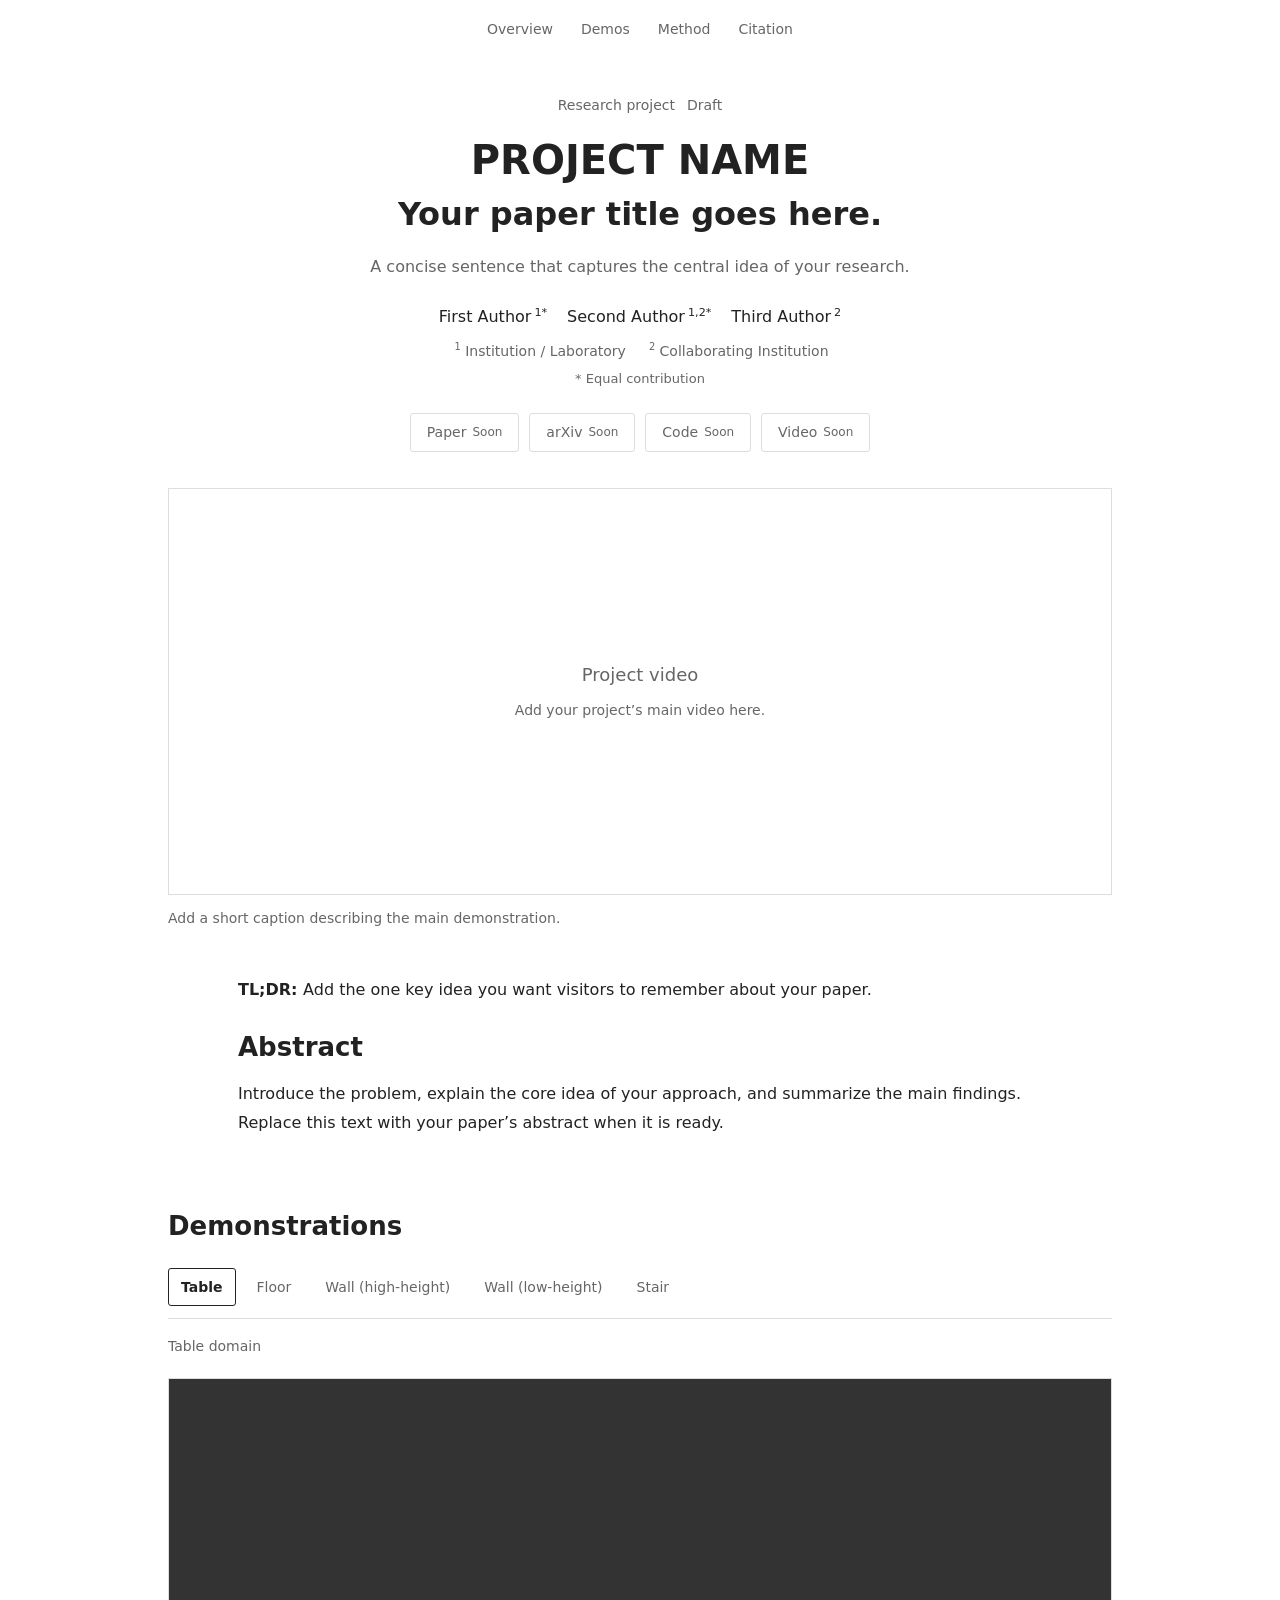
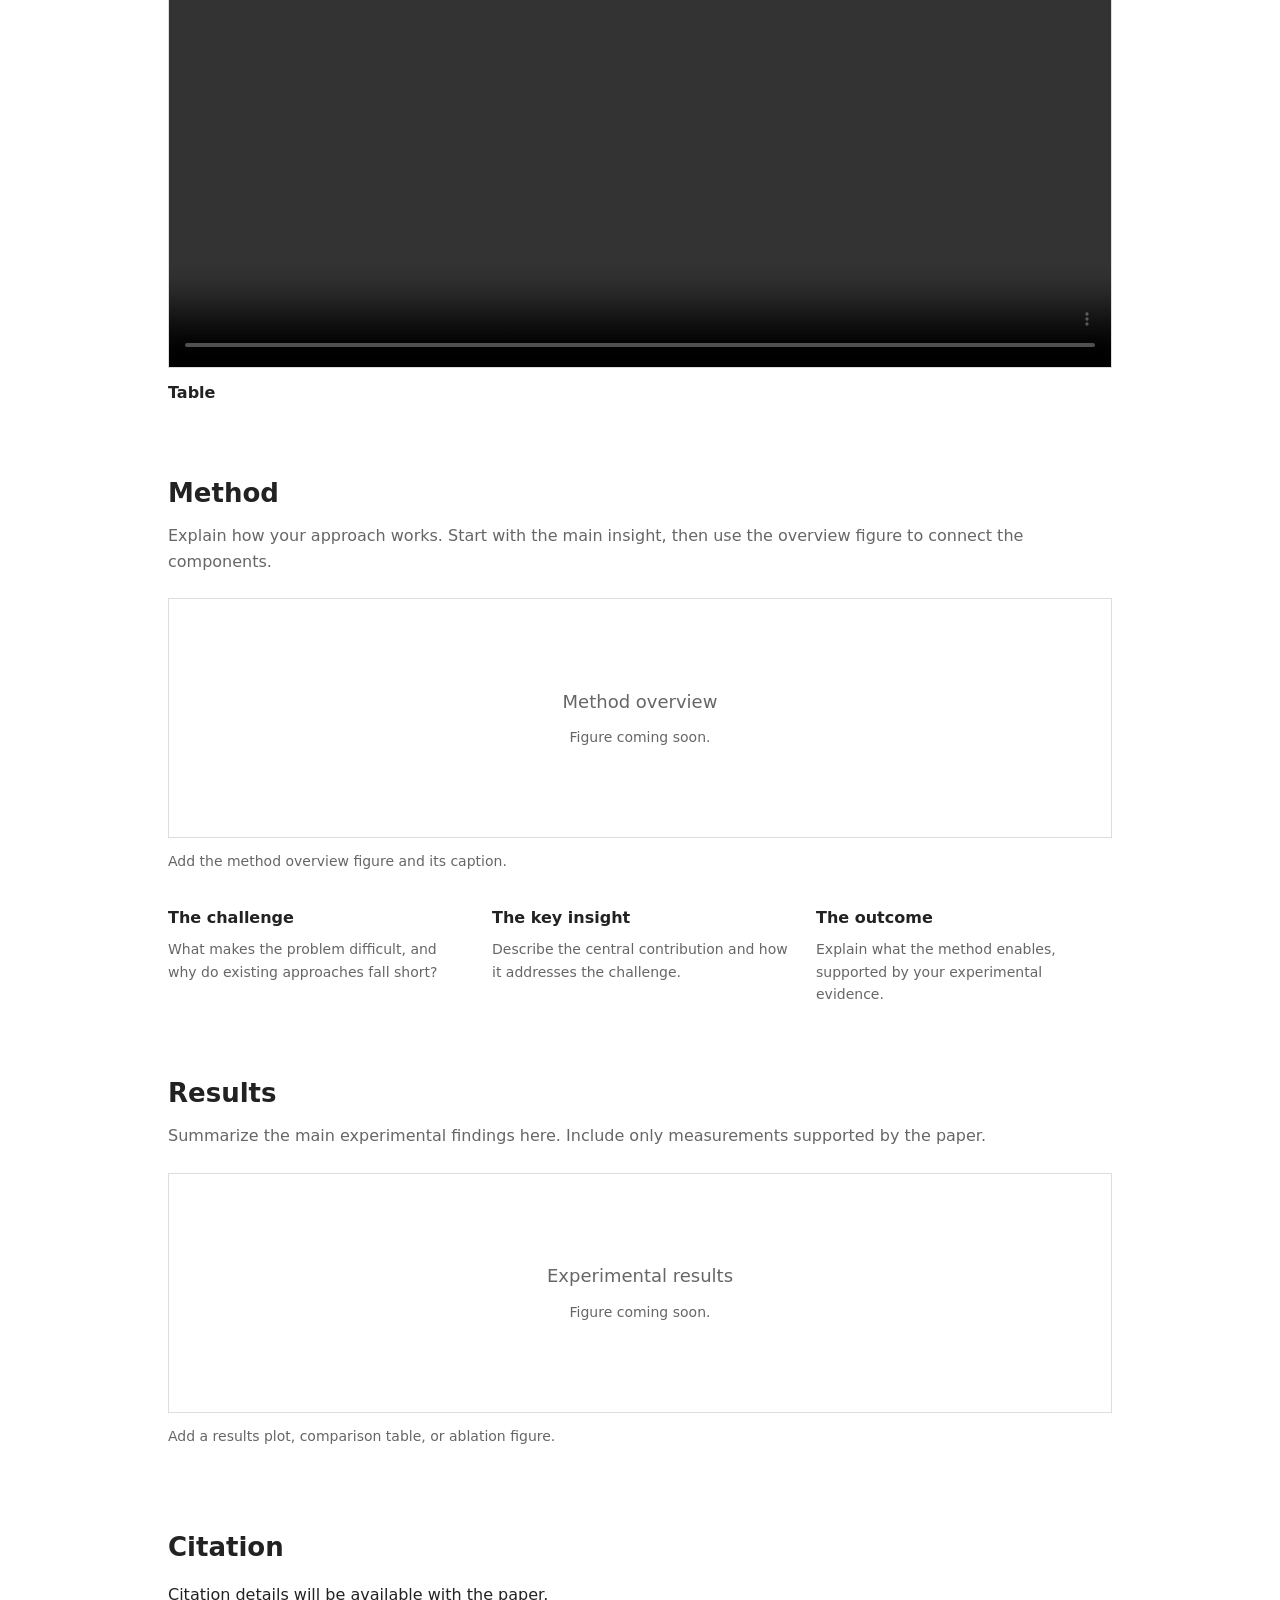
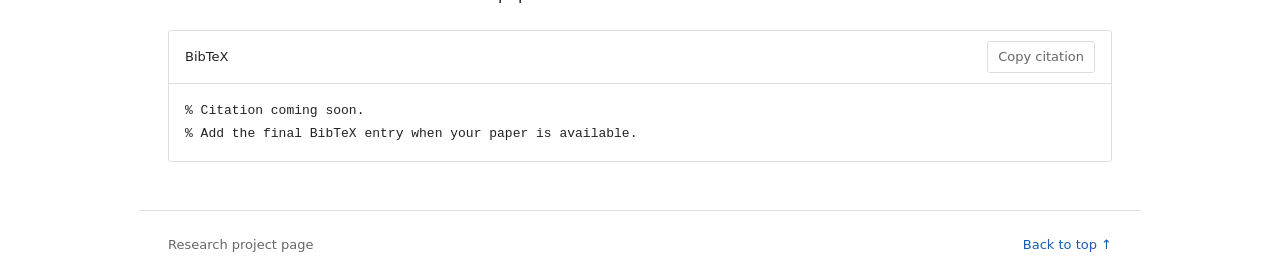
==== commit dfb43bd5: "video_update1" ====
--- a/preview.html
+++ b/preview.html
@@ -82,6 +82,7 @@
 .icon-button:disabled { opacity: .35; }
 .group-description { margin: 16px 0 20px; font-size: 14px; color: var(--muted); }
 .demo-grid { display: grid; grid-template-columns: repeat(2, minmax(0, 1fr)); gap: 24px; }
+.demo-card:only-child { grid-column: 1 / -1; }
 .demo-media { aspect-ratio: 16/10; overflow: hidden; border: 1px solid var(--line); background: #fff; }
 .demo-topline { display: flex; justify-content: space-between; gap: 12px; margin-top: 12px; align-items: baseline; }
 .demo-topline h3 { font-size: 16px; font-weight: 600; }
@@ -176,18 +177,20 @@
   tldr: 'Add the one key idea you want visitors to remember about your paper.',
   abstract: 'Introduce the problem, explain the core idea of your approach, and summarize the main findings. Replace this text with your paper’s abstract when it is ready.',
   demoGroups: [
-    { name: 'Real-world', description: 'Show your method in action in the real world.', items: [
-      { title: 'Main demonstration', detail: 'Describe the task and experimental setting.', src: '', poster: '' },
-      { title: 'A second perspective', detail: 'Add another task, environment, or viewpoint.', src: '', poster: '' },
-      { title: 'Beyond the main setting', detail: 'Show additional experimental coverage.', src: '', poster: '' }
+    { name: 'Table', description: 'Table domain', items: [
+      { title: 'Table', detail: '', src: 'assets/videos/demo_table.mp4', poster: '' }
     ] },
-    { name: 'Simulation', description: 'Explore experiments in a controlled simulation environment.', items: [
-      { title: 'Simulation demonstration', detail: 'Describe the simulated environment and task.', src: '', poster: '' },
-      { title: 'Additional environment', detail: 'Add a second simulated setting.', src: '', poster: '' }
+    { name: 'Floor', description: 'Floor domain', items: [
+      { title: 'Floor', detail: '', src: 'assets/videos/demo_floor.mp4', poster: '' }
     ] },
-    { name: 'Comparisons', description: 'Compare methods under the same experimental conditions.', items: [
-      { title: 'Our method', detail: 'Add your method’s comparison video.', src: '', poster: '' },
-      { title: 'Baseline', detail: 'Add the corresponding baseline video.', src: '', poster: '' }
+    { name: 'Wall (high-height)', description: 'Wall domain (high-height)', items: [
+      { title: 'Wall (high-height)', detail: '', src: '', poster: '' }
+    ] },
+    { name: 'Wall (low-height)', description: 'Wall domain (low-height)', items: [
+      { title: 'Wall (low-height)', detail: '', src: '', poster: '' }
+    ] },
+    { name: 'Stair', description: 'Stair domain', items: [
+      { title: 'Stair', detail: '', src: '', poster: '' }
     ] }
   ],
   method: {
@@ -258,10 +261,15 @@
     const end = Math.min(start+size,g.items.length);
     g.items.slice(start,end).forEach((item,i) => {
       const card = el('article','demo-card'), frame = el('div','demo-media'), top = el('div','demo-topline'); frame.append(media(item));
-      top.append(el('h3','',item.title),el('span','',String(start+i+1).padStart(2,'0'))); card.append(frame,top,el('p','',item.detail)); $('demo-grid').append(card);
+      top.append(el('h3','',item.title));
+      if (g.items.length > 1) top.append(el('span','',String(start+i+1).padStart(2,'0')));
+      card.append(frame,top);
+      if (item.detail) card.append(el('p','',item.detail));
+      $('demo-grid').append(card);
     });
     set('group-description',g.description); set('gallery-counter',g.items.length ? `${start+1}${end > start+1 ? '–'+end : ''} / ${g.items.length}` : '0 / 0');
     $('previous').disabled = start === 0; $('next').disabled = end >= g.items.length;
+    document.querySelector('.gallery-controls').hidden = g.items.length <= size;
     document.querySelectorAll('.tab').forEach((t,i) => { t.setAttribute('aria-selected',String(i===group)); t.tabIndex = i===group ? 0 : -1; });
     $('demo-panel').setAttribute('aria-labelledby',`demo-tab-${group}`);
   }
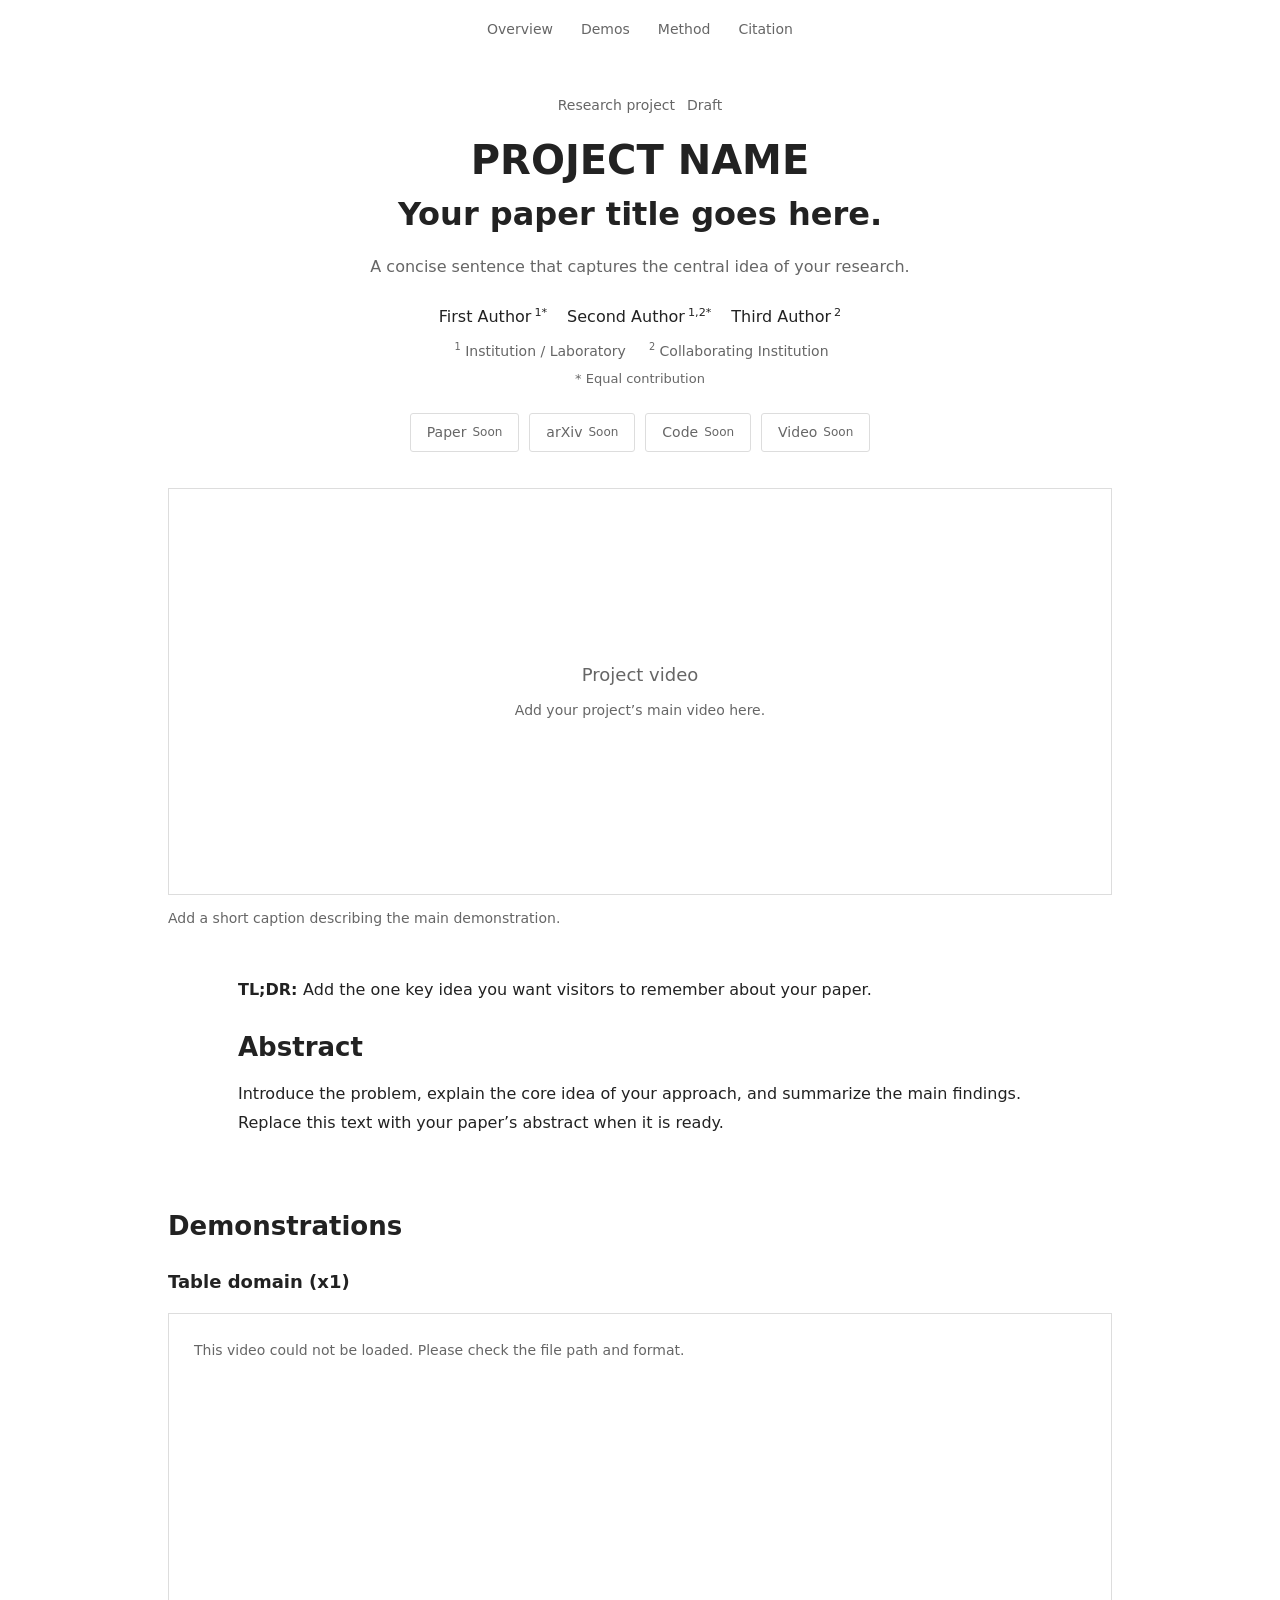
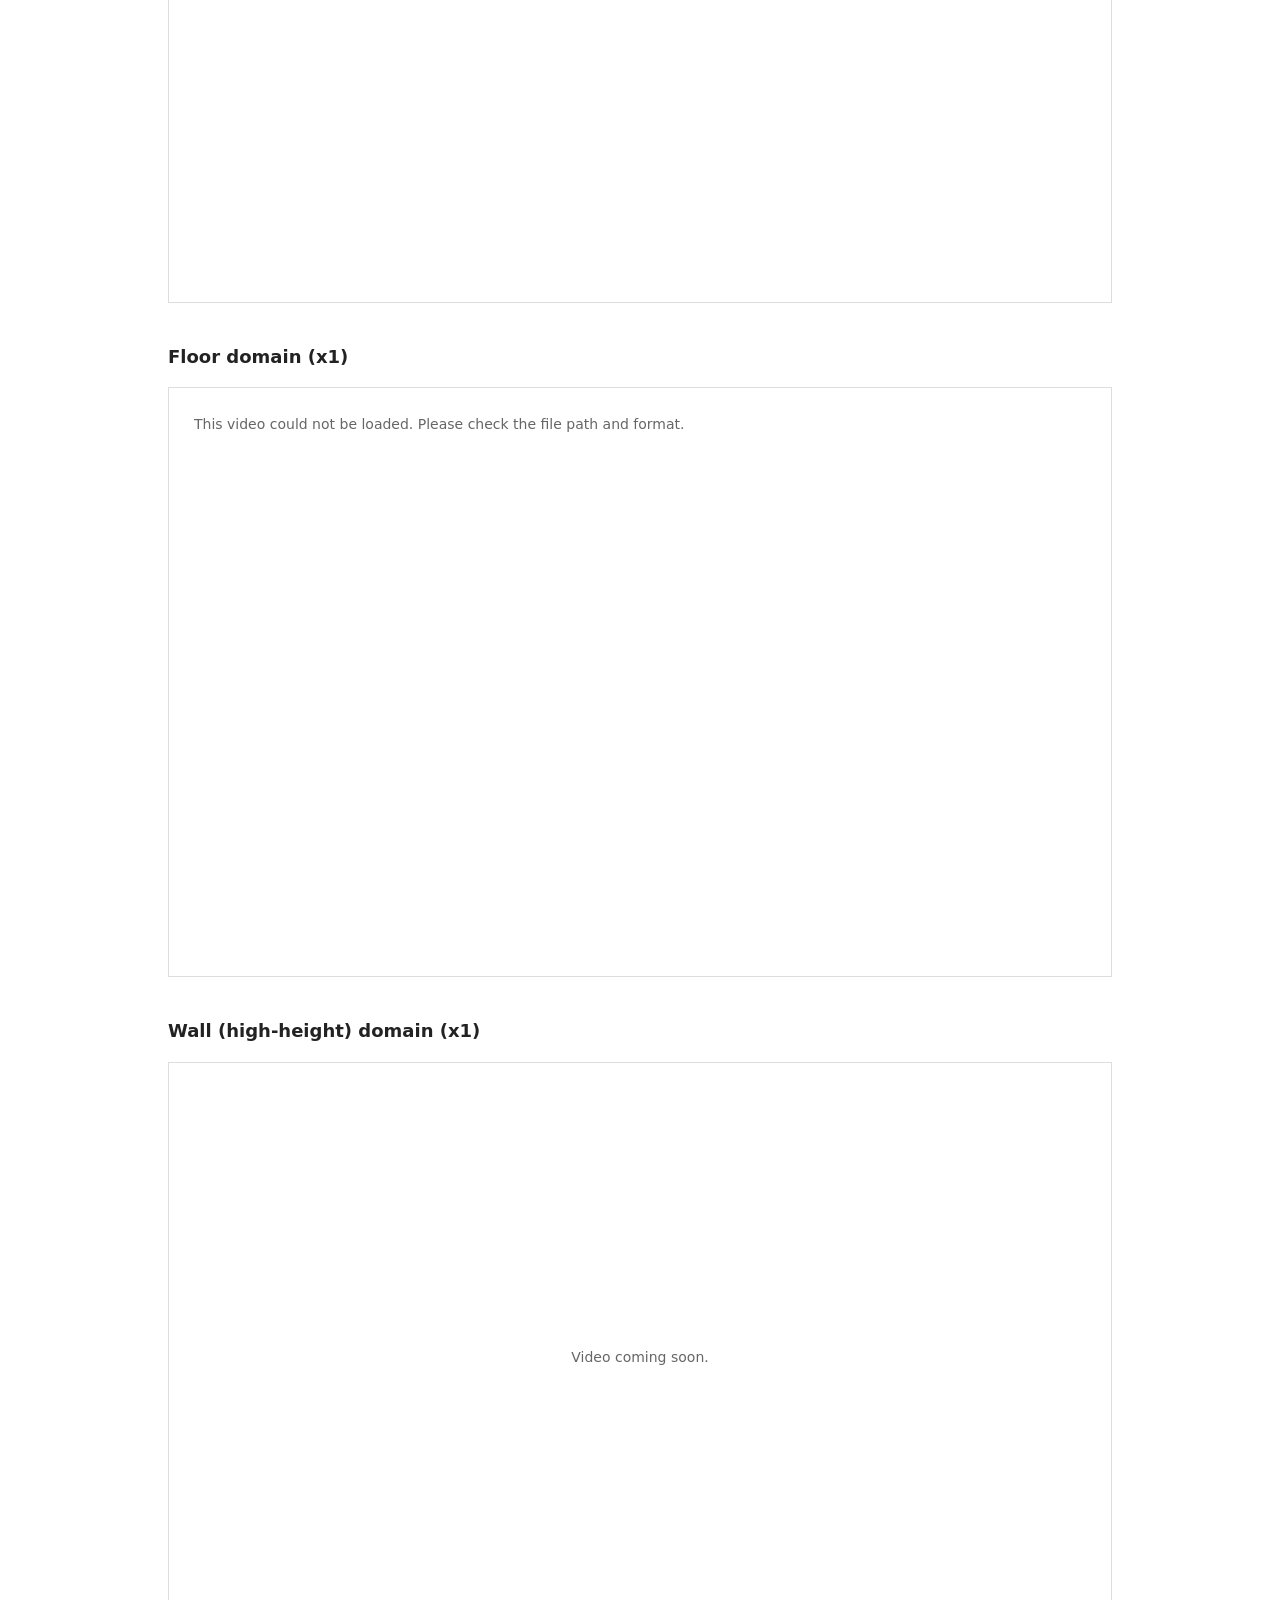
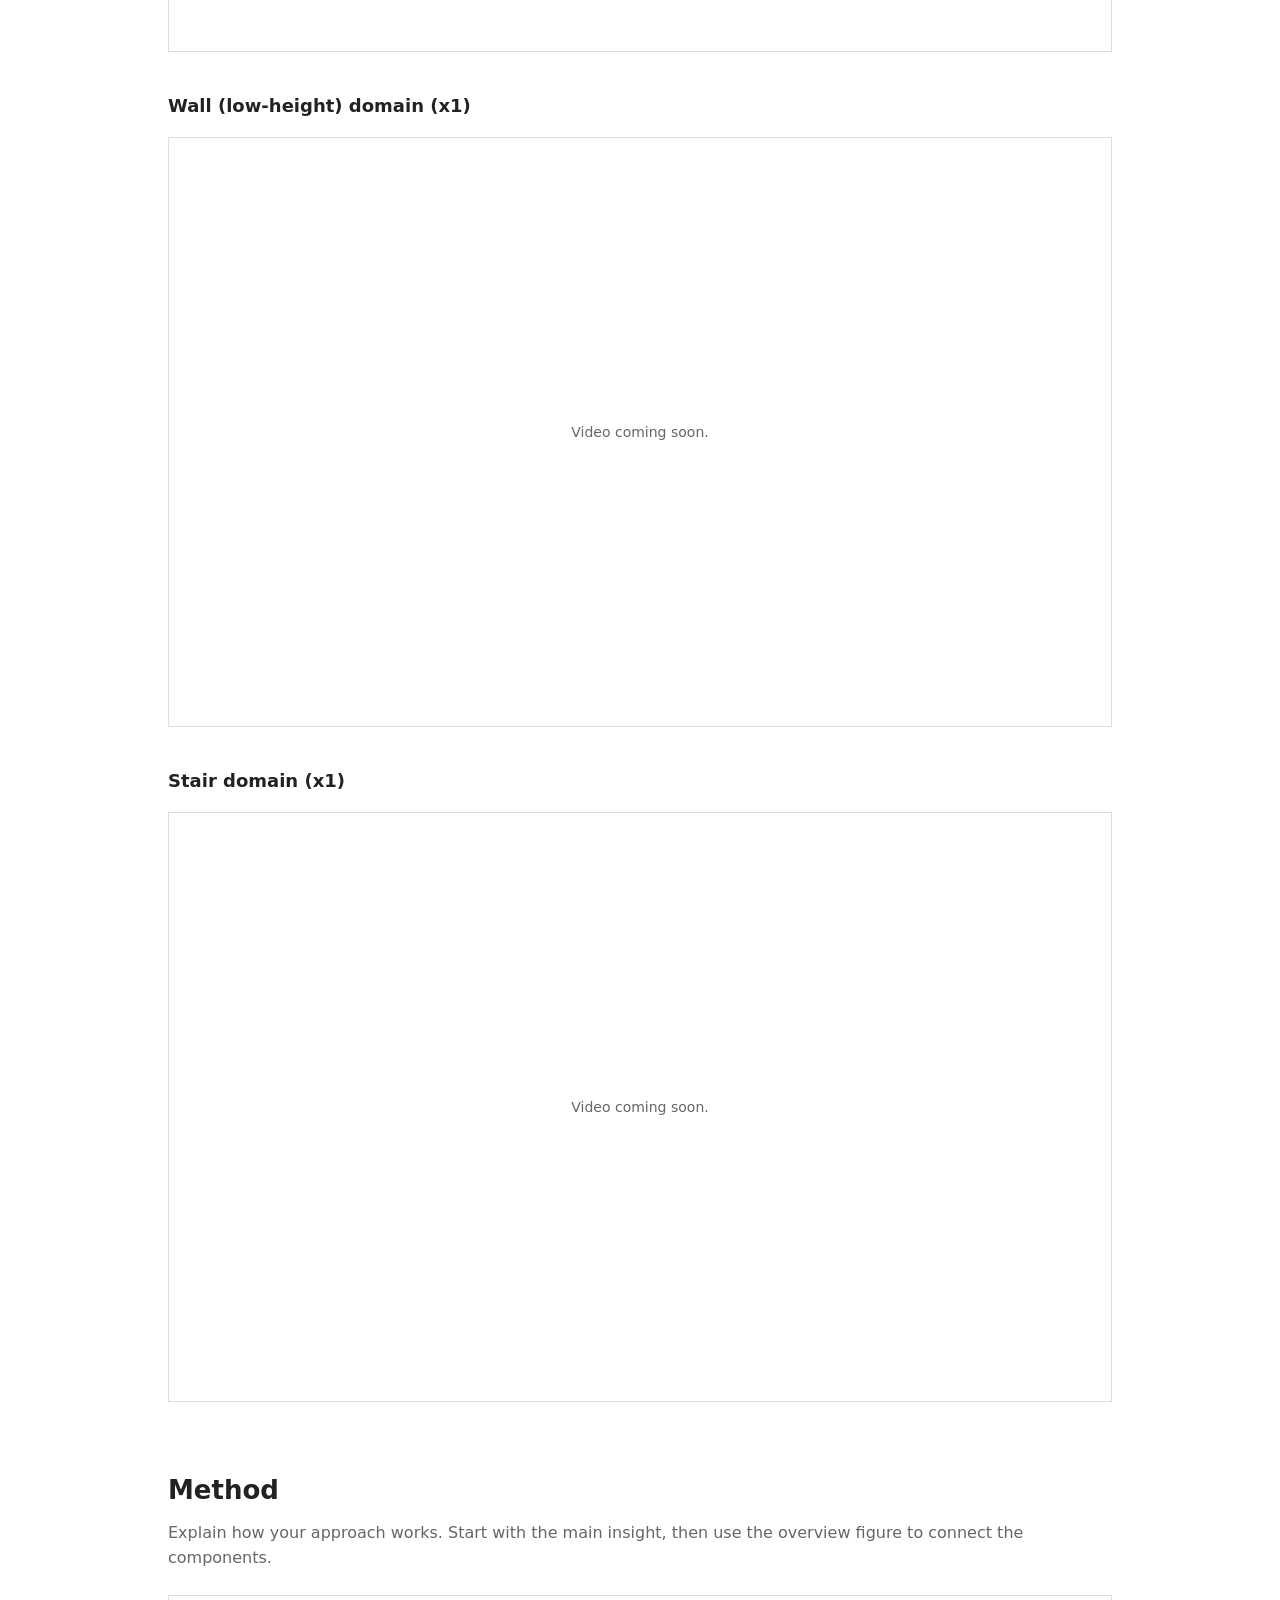
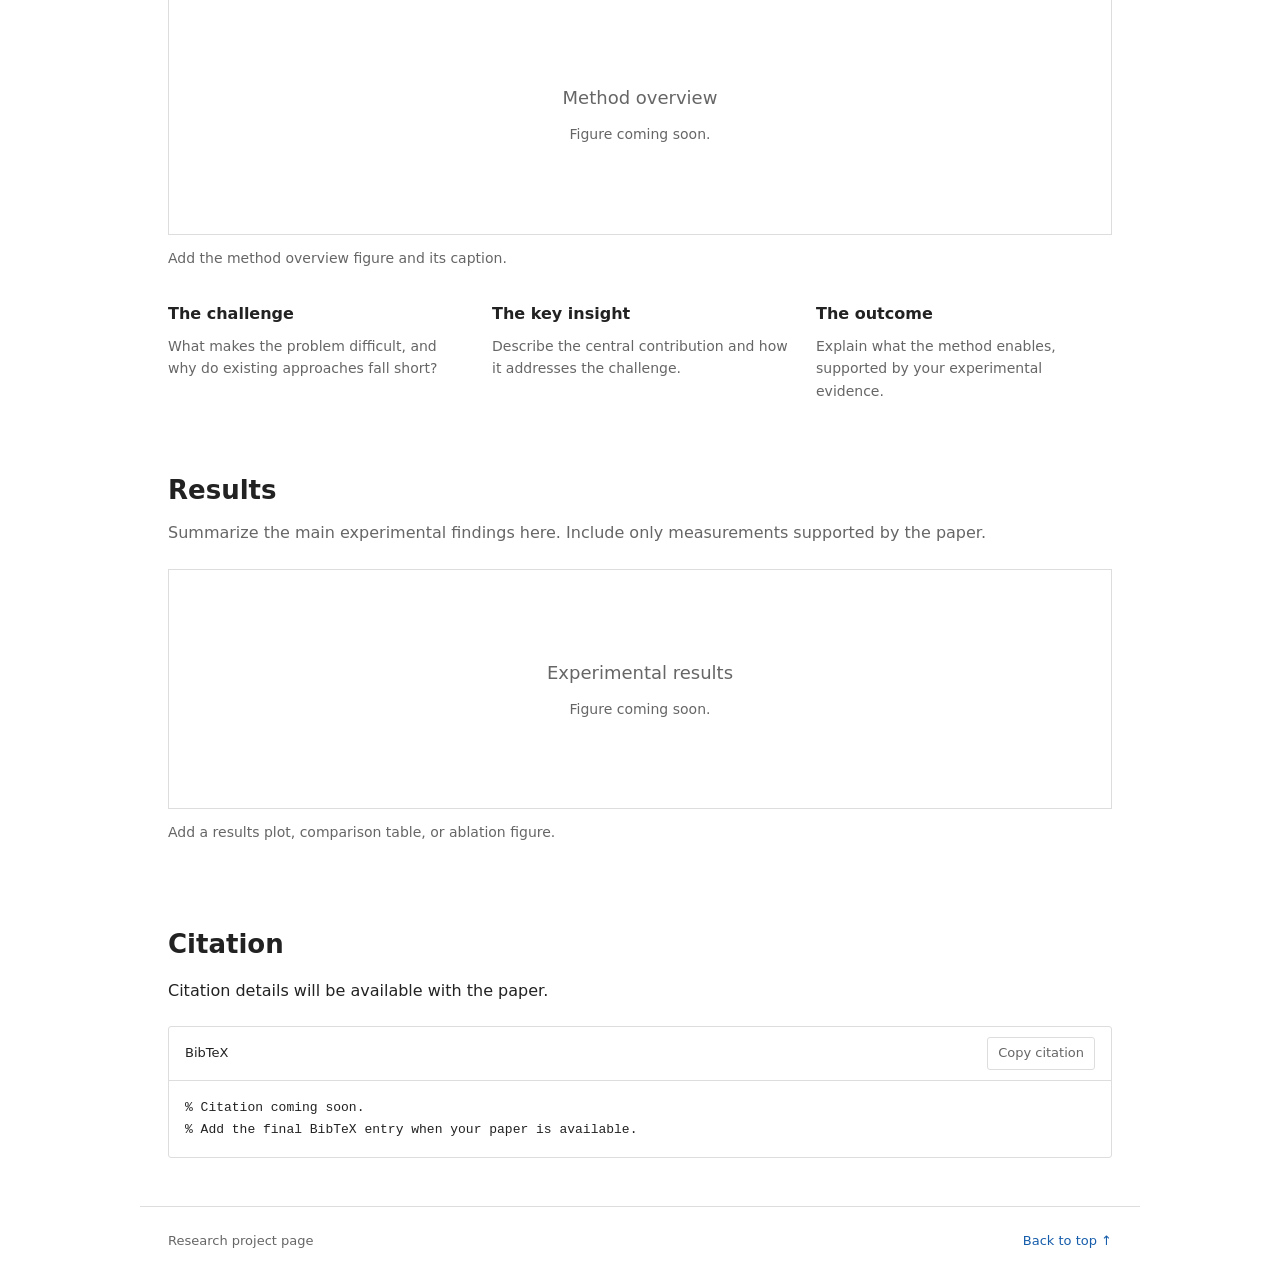
==== commit 1a50eef2: "Show all demo domains with muted autoplay videos" ====
--- a/preview.html
+++ b/preview.html
@@ -70,24 +70,14 @@
 .body-copy { margin-top: 16px; line-height: 1.8; white-space: pre-line; }
 .section-heading { margin-bottom: 24px; }
 .section-aside { margin-top: 12px; color: var(--muted); }
-.gallery-toolbar { display: flex; justify-content: space-between; align-items: center; gap: 16px; border-bottom: 1px solid var(--line); padding-bottom: 12px; }
-.tabs { display: flex; flex-wrap: wrap; gap: 8px; }
-.tab { border: 1px solid transparent; border-radius: 3px; background: #fff; color: var(--muted); padding: 7px 12px; font-size: 14px; }
-.tab[aria-selected=true] { border-color: var(--ink); color: var(--ink); font-weight: 600; }
-.tab:hover { text-decoration: underline; }
-.gallery-controls { display: flex; align-items: center; gap: 8px; }
-.gallery-controls > span { font-size: 13px; color: var(--muted); white-space: nowrap; margin-right: 4px; }
 .icon-button { width: 34px; height: 34px; border: 1px solid var(--line); border-radius: 3px; background: #fff; color: var(--ink); font-size: 18px; display: grid; place-items: center; }
 .icon-button:hover:not(:disabled), .copy-button:hover:not(:disabled) { border-color: var(--ink); }
 .icon-button:disabled { opacity: .35; }
-.group-description { margin: 16px 0 20px; font-size: 14px; color: var(--muted); }
-.demo-grid { display: grid; grid-template-columns: repeat(2, minmax(0, 1fr)); gap: 24px; }
-.demo-card:only-child { grid-column: 1 / -1; }
+.demo-domains { display: flex; flex-direction: column; gap: 40px; }
+.demo-domain { min-width: 0; }
+.demo-domain-title { margin-bottom: 16px; font-size: 18px; font-weight: 600; }
+.demo-media + .demo-media { margin-top: 24px; }
 .demo-media { aspect-ratio: 16/10; overflow: hidden; border: 1px solid var(--line); background: #fff; }
-.demo-topline { display: flex; justify-content: space-between; gap: 12px; margin-top: 12px; align-items: baseline; }
-.demo-topline h3 { font-size: 16px; font-weight: 600; }
-.demo-topline span { font-size: 13px; color: var(--muted); }
-.demo-card > p { margin-top: 6px; font-size: 14px; color: var(--muted); }
 .figure-panel { overflow: hidden; }
 .figure-placeholder { min-height: 240px; border: 1px solid var(--line); }
 .figure-panel figcaption { padding: 12px 0; font-size: 14px; color: var(--muted); }
@@ -124,9 +114,7 @@
   .teaser { aspect-ratio: 1.5; }
   .section { padding-top: 36px; padding-bottom: 16px; }
   h2 { font-size: 24px; }
-  .gallery-toolbar { flex-wrap: wrap; }
-  .gallery-controls { margin-left: auto; }
-  .demo-grid, .method-steps { grid-template-columns: 1fr; }
+  .method-steps { grid-template-columns: 1fr; }
   .figure-placeholder { min-height: 200px; }
   .citation-section { padding-bottom: 36px; }
   footer { align-items: flex-start; flex-wrap: wrap; }
@@ -149,7 +137,12 @@
     </section>
     <section class="teaser-section wrap" aria-label="Project teaser"><div id="teaser" class="teaser"></div><div class="media-caption"><p id="teaser-caption"></p></div></section>
     <section id="overview" class="wrap overview section"><div><div class="takeaway"><span class="takeaway-label">TL;DR: </span><p id="tldr"></p></div><h2>Abstract</h2><p class="body-copy" id="abstract"></p></div></section>
-    <section id="demos" class="demos-section section"><div class="wrap"><div class="section-heading"><div><h2>Demonstrations</h2></div></div><div class="gallery-toolbar"><div class="tabs" id="demo-tabs" role="tablist" aria-label="Demonstration categories"></div><div class="gallery-controls"><span id="gallery-counter" aria-live="polite"></span><button id="previous" class="icon-button" aria-label="Previous demonstration">←</button><button id="next" class="icon-button" aria-label="Next demonstration">→</button></div></div><p id="group-description" class="group-description"></p><div id="demo-panel" role="tabpanel" tabindex="0"><div class="demo-grid" id="demo-grid"></div></div></div></section>
+    <section id="demos" class="demos-section section">
+      <div class="wrap">
+        <div class="section-heading"><h2>Demonstrations</h2></div>
+        <div id="demo-domains" class="demo-domains"></div>
+      </div>
+    </section>
     <section id="method" class="wrap section"><div class="section-heading"><div><h2>Method</h2></div><p id="method-intro" class="section-aside wide"></p></div><figure class="figure-panel" id="method-figure"></figure><div id="method-steps" class="method-steps"></div></section>
     <section id="results" class="wrap section results-section"><div class="section-heading"><div><h2>Results</h2></div><p id="results-text" class="section-aside wide"></p></div><figure class="figure-panel" id="results-figure"></figure></section>
     <section id="citation" class="wrap section citation-section"><div><h2>Citation</h2><p class="body-copy">Citation details will be available with the paper.</p></div><div class="citation-box"><div class="citation-toolbar"><span>BibTeX</span><button id="copy-citation" class="copy-button">Copy citation</button></div><pre><code id="bibtex"></code></pre><p id="copy-status" role="status" class="sr-only"></p></div></section>
@@ -224,8 +217,17 @@
     return n;
   }
   function media(item, hero = false) {
-    if (!safeURL(item.src)) return placeholder(hero ? 'Project video' : item.title, hero ? 'Add your project’s main video here.' : 'Video coming soon.');
+    if (!safeURL(item.src)) {
+      if (hero) return placeholder('Project video', 'Add your project’s main video here.');
+      const empty = el('div', 'placeholder');
+      empty.append(el('p', 'placeholder-note', 'Video coming soon.'));
+      return empty;
+    }
     const v = el('video'); v.src = safeURL(item.src); v.controls = true; v.playsInline = true; v.preload = 'metadata';
+    if (!hero) {
+      v.muted = true; v.defaultMuted = true; v.autoplay = true; v.loop = true;
+      v.defaultPlaybackRate = 1; v.playbackRate = 1;
+    }
     if (safeURL(item.poster)) v.poster = safeURL(item.poster);
     v.setAttribute('aria-label', item.title || 'Project teaser video');
     v.addEventListener('error', () => v.replaceWith(el('p','media-error','This video could not be loaded. Please check the file path and format.')), { once: true });
@@ -250,41 +252,24 @@
     $('resource-links').append(a);
   });
   $('teaser').append(media(p.teaser, true)); set('teaser-caption',p.teaser.caption); set('tldr',p.tldr); set('abstract',p.abstract);
-  let group = 0, start = 0;
-  const mq = window.matchMedia('(max-width:700px)');
-  const pageSize = () => mq.matches ? 1 : 2;
-  function renderGallery() {
-    if (!p.demoGroups.length) return;
-    const g = p.demoGroups[group], size = pageSize();
-    start = Math.min(start, Math.max(0,g.items.length-size));
-    $('demo-grid').replaceChildren();
-    const end = Math.min(start+size,g.items.length);
-    g.items.slice(start,end).forEach((item,i) => {
-      const card = el('article','demo-card'), frame = el('div','demo-media'), top = el('div','demo-topline'); frame.append(media(item));
-      top.append(el('h3','',item.title));
-      if (g.items.length > 1) top.append(el('span','',String(start+i+1).padStart(2,'0')));
-      card.append(frame,top);
-      if (item.detail) card.append(el('p','',item.detail));
-      $('demo-grid').append(card);
+  p.demoGroups.forEach((group, index) => {
+    const section = el('section', 'demo-domain');
+    const heading = el('h3', 'demo-domain-title', `${group.name} domain (x1)`);
+    heading.id = `demo-domain-${index}`;
+    section.setAttribute('aria-labelledby', heading.id);
+    section.append(heading);
+    group.items.forEach(item => {
+      const frame = el('div', 'demo-media');
+      frame.append(media(item));
+      section.append(frame);
     });
-    set('group-description',g.description); set('gallery-counter',g.items.length ? `${start+1}${end > start+1 ? '–'+end : ''} / ${g.items.length}` : '0 / 0');
-    $('previous').disabled = start === 0; $('next').disabled = end >= g.items.length;
-    document.querySelector('.gallery-controls').hidden = g.items.length <= size;
-    document.querySelectorAll('.tab').forEach((t,i) => { t.setAttribute('aria-selected',String(i===group)); t.tabIndex = i===group ? 0 : -1; });
-    $('demo-panel').setAttribute('aria-labelledby',`demo-tab-${group}`);
-  }
-  p.demoGroups.forEach((g,i) => {
-    const b = el('button','tab',g.name); b.id = `demo-tab-${i}`; b.setAttribute('role','tab'); b.setAttribute('aria-controls','demo-panel');
-    b.addEventListener('click',() => { group=i; start=0; renderGallery(); });
-    b.addEventListener('keydown',e => {
-      if (!['ArrowLeft','ArrowRight','Home','End'].includes(e.key)) return;
-      e.preventDefault(); const count=p.demoGroups.length; group=e.key==='Home' ? 0 : e.key==='End' ? count-1 : (i+(e.key==='ArrowRight'?1:-1)+count)%count;
-      start=0; renderGallery(); $(`demo-tab-${group}`).focus();
-    }); $('demo-tabs').append(b);
+    $('demo-domains').append(section);
   });
-  $('previous').onclick=()=>{start=Math.max(0,start-pageSize());renderGallery();};
-  $('next').onclick=()=>{start+=pageSize();renderGallery();}; mq.addEventListener('change',renderGallery);
-  if (p.demoGroups.length) renderGallery(); else $('demos').hidden=true;
+  $('demos').hidden = !p.demoGroups.length;
+  document.querySelectorAll('#demos video').forEach(video => {
+    // Keep the native controls available if the browser blocks autoplay.
+    video.play().catch(() => {});
+  });
   let imageTrigger;
   function figure(id, data, isMethod) {
     const container=$(id);
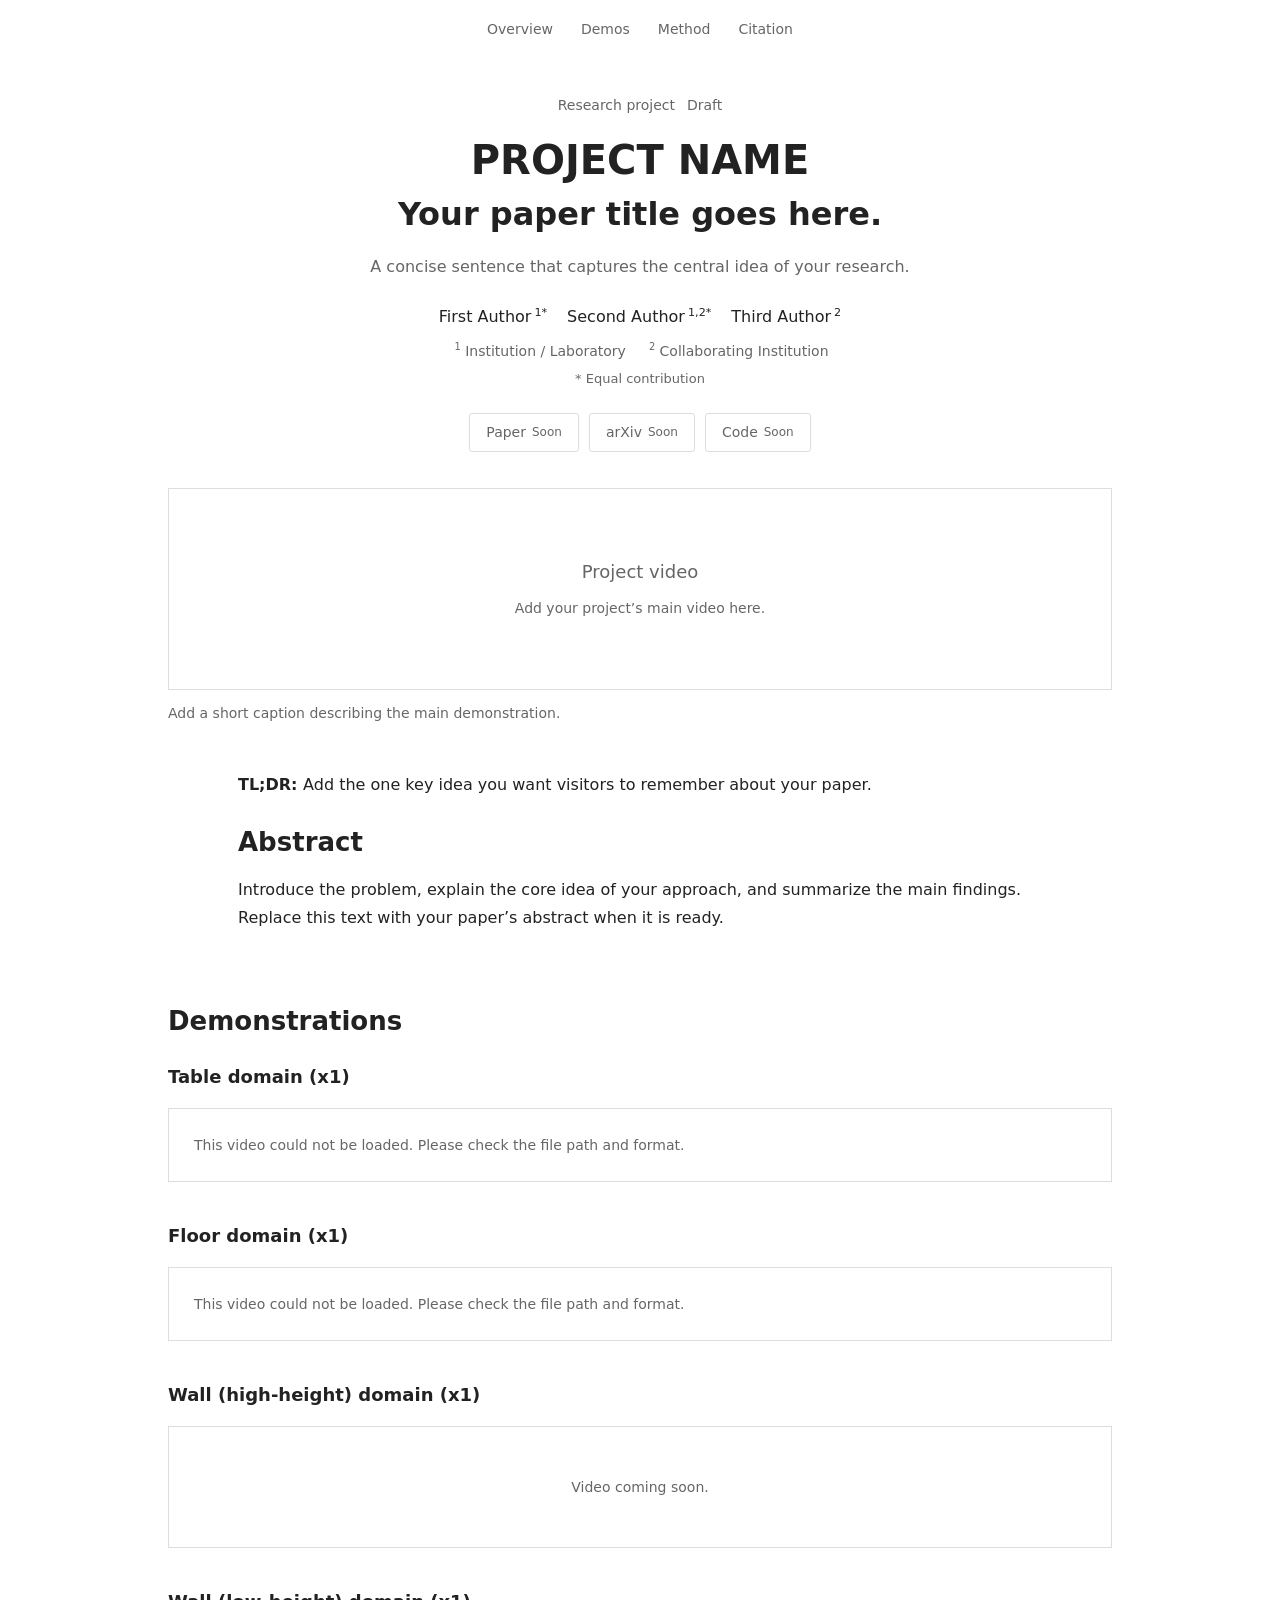
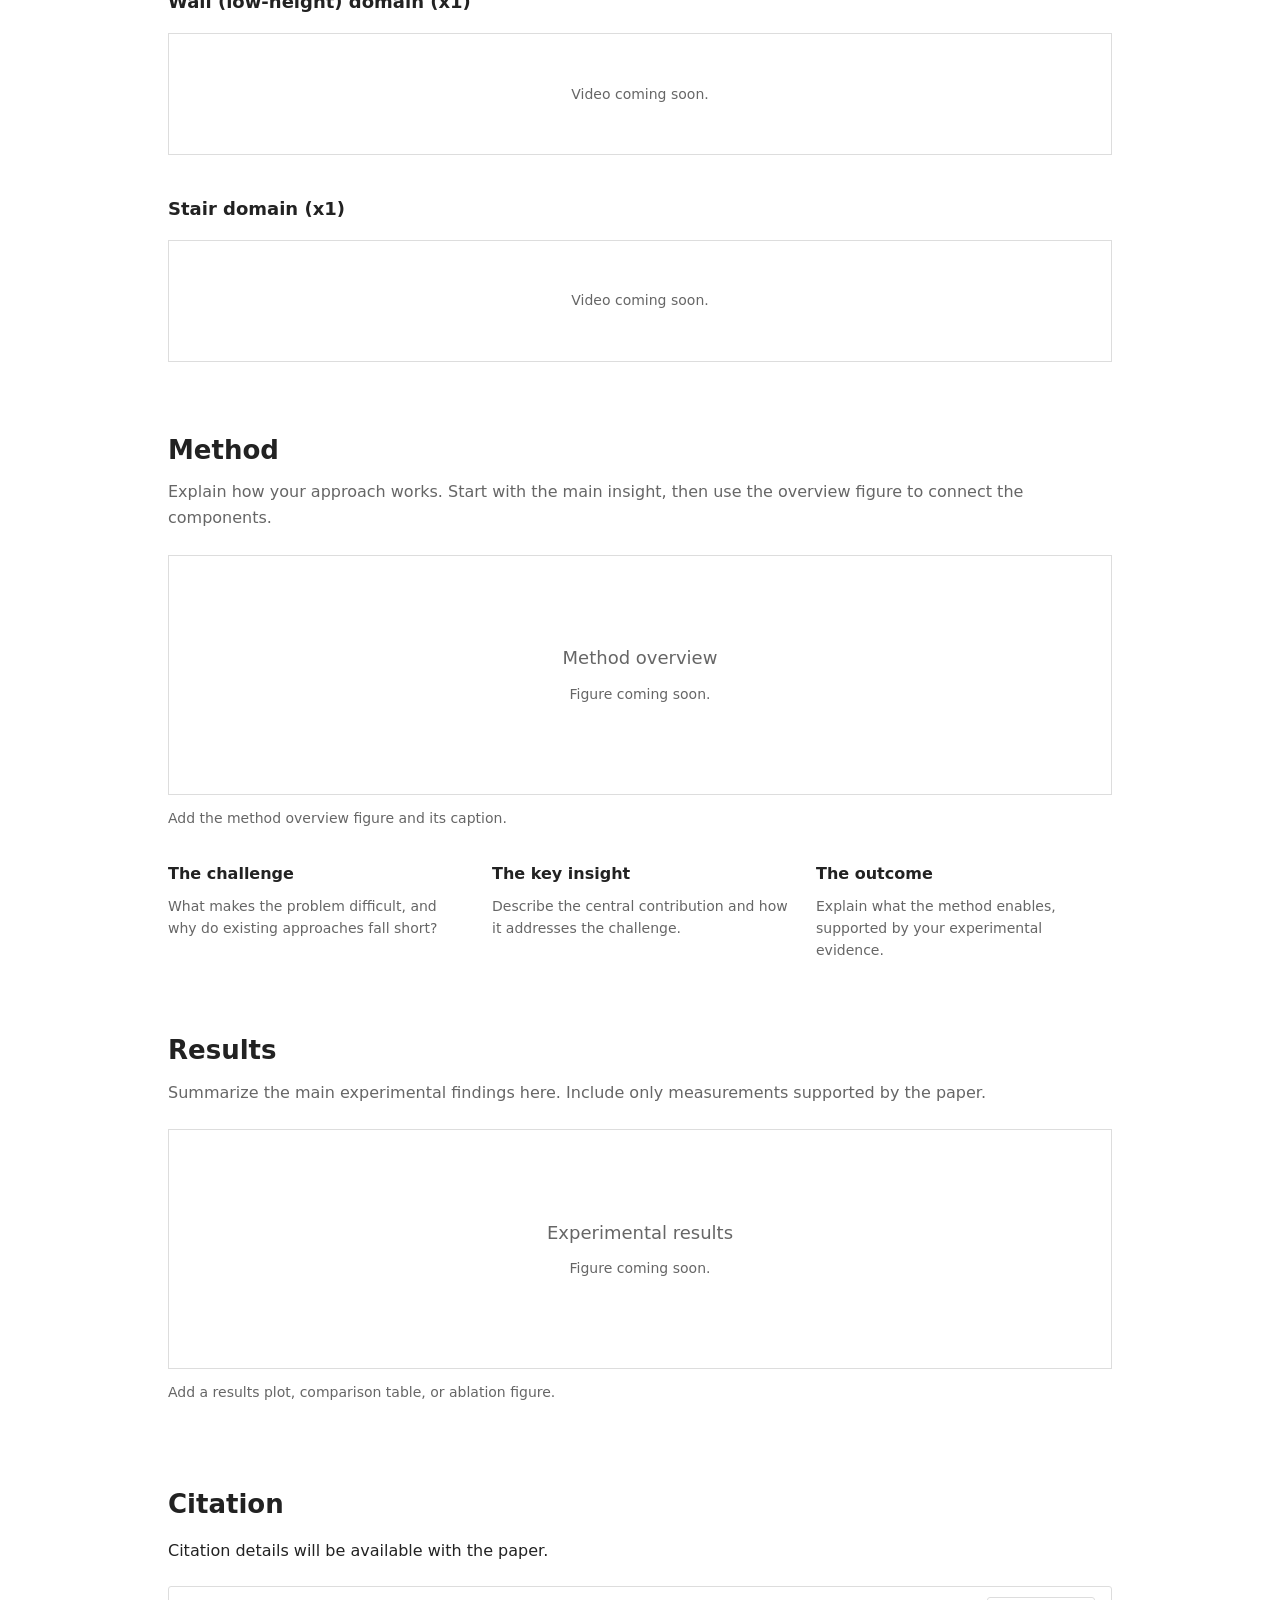
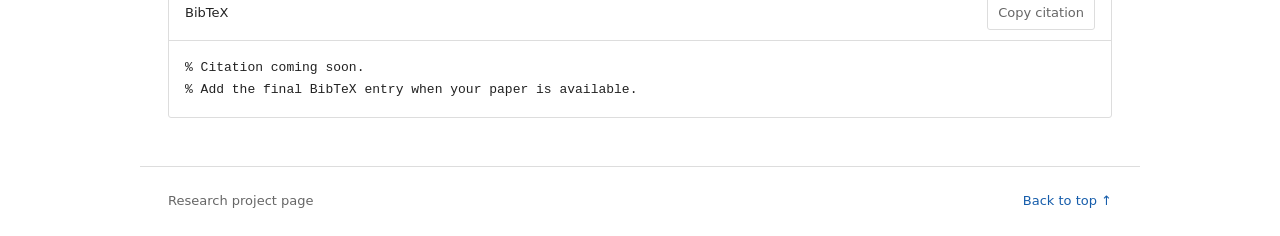
==== commit 5a895e76: "Fit videos to their native ratio and simplify page documentation" ====
--- a/preview.html
+++ b/preview.html
@@ -54,10 +54,12 @@
 .resource.available:hover { border-color: var(--accent); }
 .resource small { font-size: 12px; }
 .resource[aria-disabled=true] { color: var(--muted); }
-.teaser { overflow: hidden; border: 1px solid var(--line); background: #fff; aspect-ratio: 2.32; }
-.teaser video, .demo-media video { display: block; width: 100%; height: 100%; object-fit: contain; background: #fff; }
+.teaser { overflow: hidden; border: 1px solid var(--line); background: #fff; }
+.teaser video, .demo-media video { display: block; width: 100%; height: auto; background: #fff; }
 .placeholder, .figure-placeholder { display: flex; flex-direction: column; align-items: center; justify-content: center; text-align: center; gap: 10px; padding: 24px; background: #fff; }
-.placeholder { height: 100%; width: 100%; }
+.placeholder { width: 100%; }
+.teaser > .placeholder { min-height: 200px; }
+.demo-media > .placeholder { min-height: 120px; }
 .placeholder-title { font-size: 18px; font-weight: 400; color: var(--muted); }
 .placeholder-note { max-width: 420px; color: var(--muted); font-size: 14px; line-height: 1.6; }
 .media-caption { padding-top: 12px; font-size: 14px; color: var(--muted); }
@@ -77,7 +79,7 @@
 .demo-domain { min-width: 0; }
 .demo-domain-title { margin-bottom: 16px; font-size: 18px; font-weight: 600; }
 .demo-media + .demo-media { margin-top: 24px; }
-.demo-media { aspect-ratio: 16/10; overflow: hidden; border: 1px solid var(--line); background: #fff; }
+.demo-media { overflow: hidden; border: 1px solid var(--line); background: #fff; }
 .figure-panel { overflow: hidden; }
 .figure-placeholder { min-height: 240px; border: 1px solid var(--line); }
 .figure-panel figcaption { padding: 12px 0; font-size: 14px; color: var(--muted); }
@@ -111,7 +113,6 @@
   .hero { padding-top: 24px; padding-bottom: 28px; }
   .subtitle { font-size: 15px; }
   .authors { gap: 8px 14px; font-size: 15px; }
-  .teaser { aspect-ratio: 1.5; }
   .section { padding-top: 36px; padding-bottom: 16px; }
   h2 { font-size: 24px; }
   .method-steps { grid-template-columns: 1fr; }
@@ -165,7 +166,7 @@
     { name: 'Third Author', affiliation: '2', equal: false, url: '' }
   ],
   affiliations: ['Institution / Laboratory', 'Collaborating Institution'],
-  links: { paper: '', arxiv: '', code: '', video: '' },
+  links: { paper: '', arxiv: '', code: '' },
   teaser: { src: '', poster: '', caption: 'Add a short caption describing the main demonstration.' },
   tldr: 'Add the one key idea you want visitors to remember about your paper.',
   abstract: 'Introduce the problem, explain the core idea of your approach, and summarize the main findings. Replace this text with your paper’s abstract when it is ready.',
@@ -244,7 +245,7 @@
   }
   p.affiliations.forEach((name, i) => { const n = el('span'); n.append(el('sup', '', String(i + 1)), document.createTextNode(` ${name}`)); $('affiliations').append(n); });
   $('equal-note').hidden = !p.authors.some(a => a.equal);
-  [['paper','Paper'], ['arxiv','arXiv'], ['code','Code'], ['video','Video']].forEach(([key, name]) => {
+  [['paper','Paper'], ['arxiv','arXiv'], ['code','Code']].forEach(([key, name]) => {
     const url = safeURL(p.links[key]); const a = el(url ? 'a' : 'span', `resource${url ? ' available' : ''}`);
     a.append(document.createTextNode(name));
     if (url) { a.href = url; a.target = '_blank'; a.rel = 'noopener noreferrer'; }
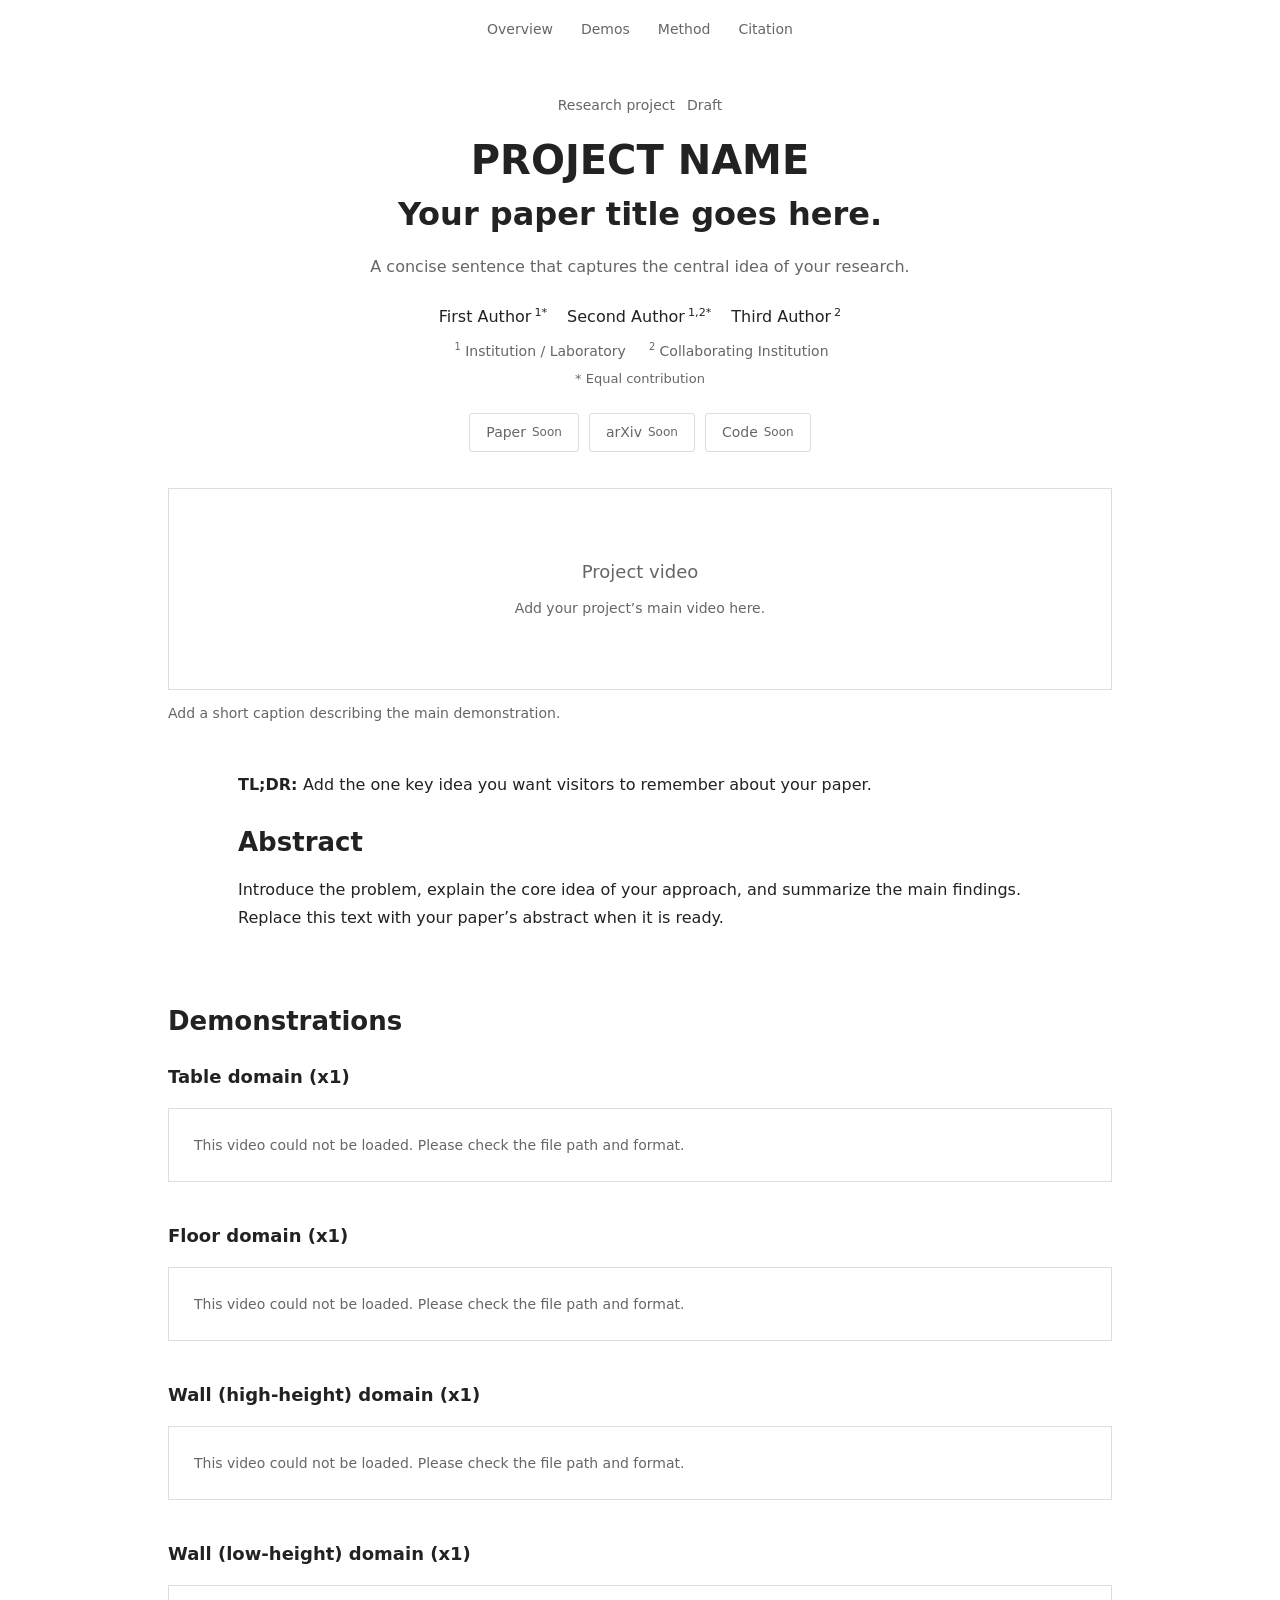
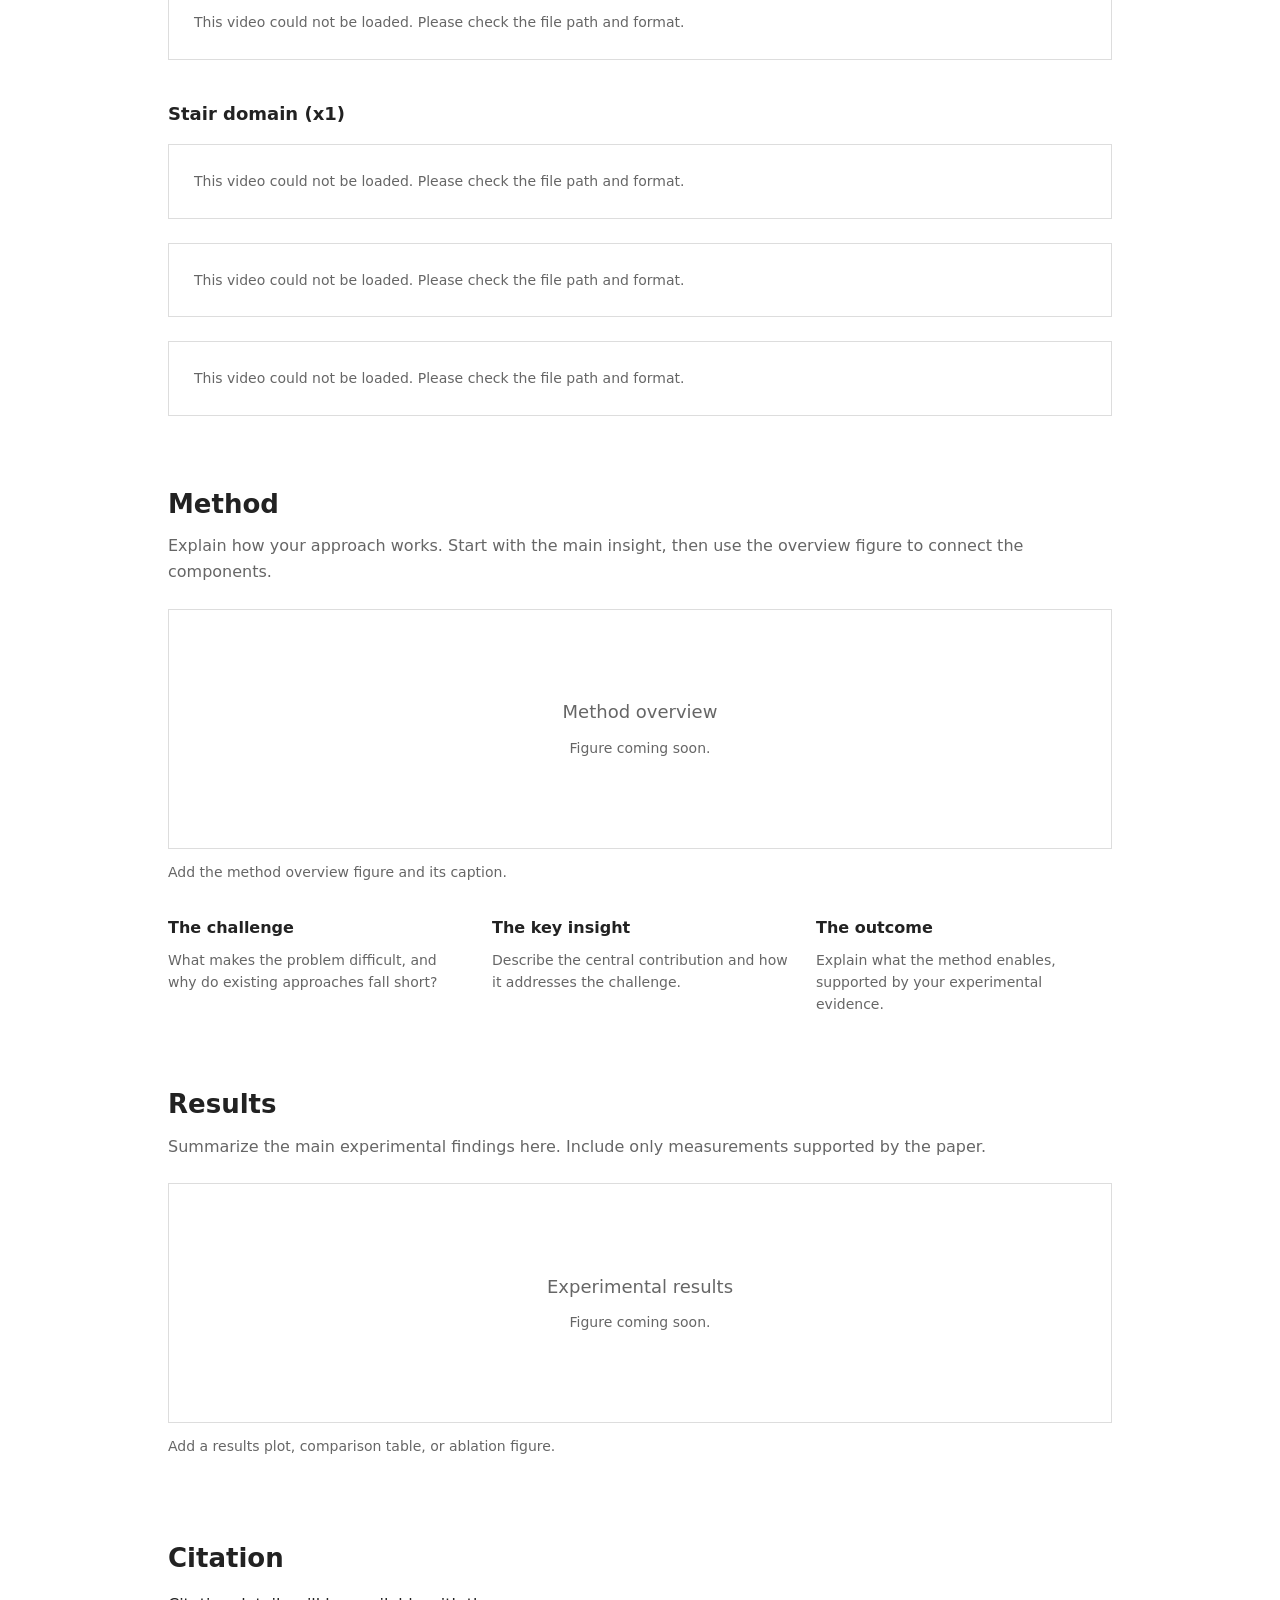
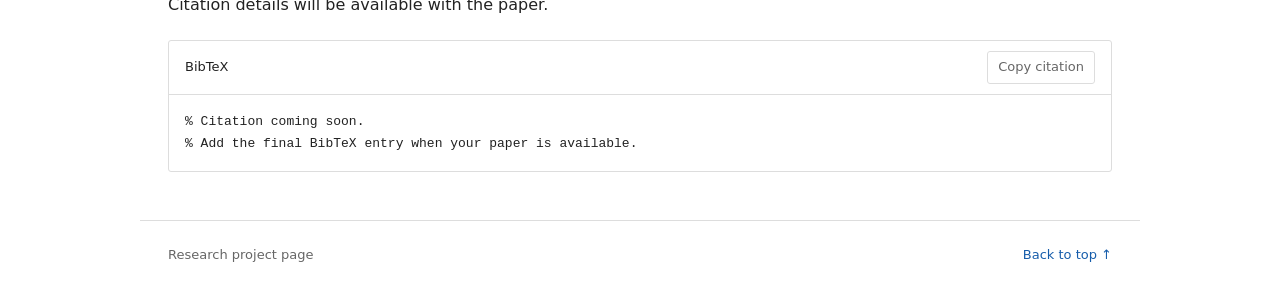
==== commit 85ba53a0: "Add wall and stair demonstration videos" ====
--- a/preview.html
+++ b/preview.html
@@ -178,13 +178,15 @@
       { title: 'Floor', detail: '', src: 'assets/videos/demo_floor.mp4', poster: '' }
     ] },
     { name: 'Wall (high-height)', description: 'Wall domain (high-height)', items: [
-      { title: 'Wall (high-height)', detail: '', src: '', poster: '' }
+      { title: 'Wall (high-height)', detail: '', src: 'assets/videos/demo_wall_high.mp4', poster: '' }
     ] },
     { name: 'Wall (low-height)', description: 'Wall domain (low-height)', items: [
-      { title: 'Wall (low-height)', detail: '', src: '', poster: '' }
+      { title: 'Wall (low-height)', detail: '', src: 'assets/videos/demo_wall_low.mp4', poster: '' }
     ] },
     { name: 'Stair', description: 'Stair domain', items: [
-      { title: 'Stair', detail: '', src: '', poster: '' }
+      { title: 'Stair tread 0', detail: '', src: 'assets/videos/demo_stair_tread0.mp4', poster: '' },
+      { title: 'Stair tread 1', detail: '', src: 'assets/videos/demo_stair_tread1.mp4', poster: '' },
+      { title: 'Stair riser 1', detail: '', src: 'assets/videos/demo_stair_riser1.mp4', poster: '' }
     ] }
   ],
   method: {
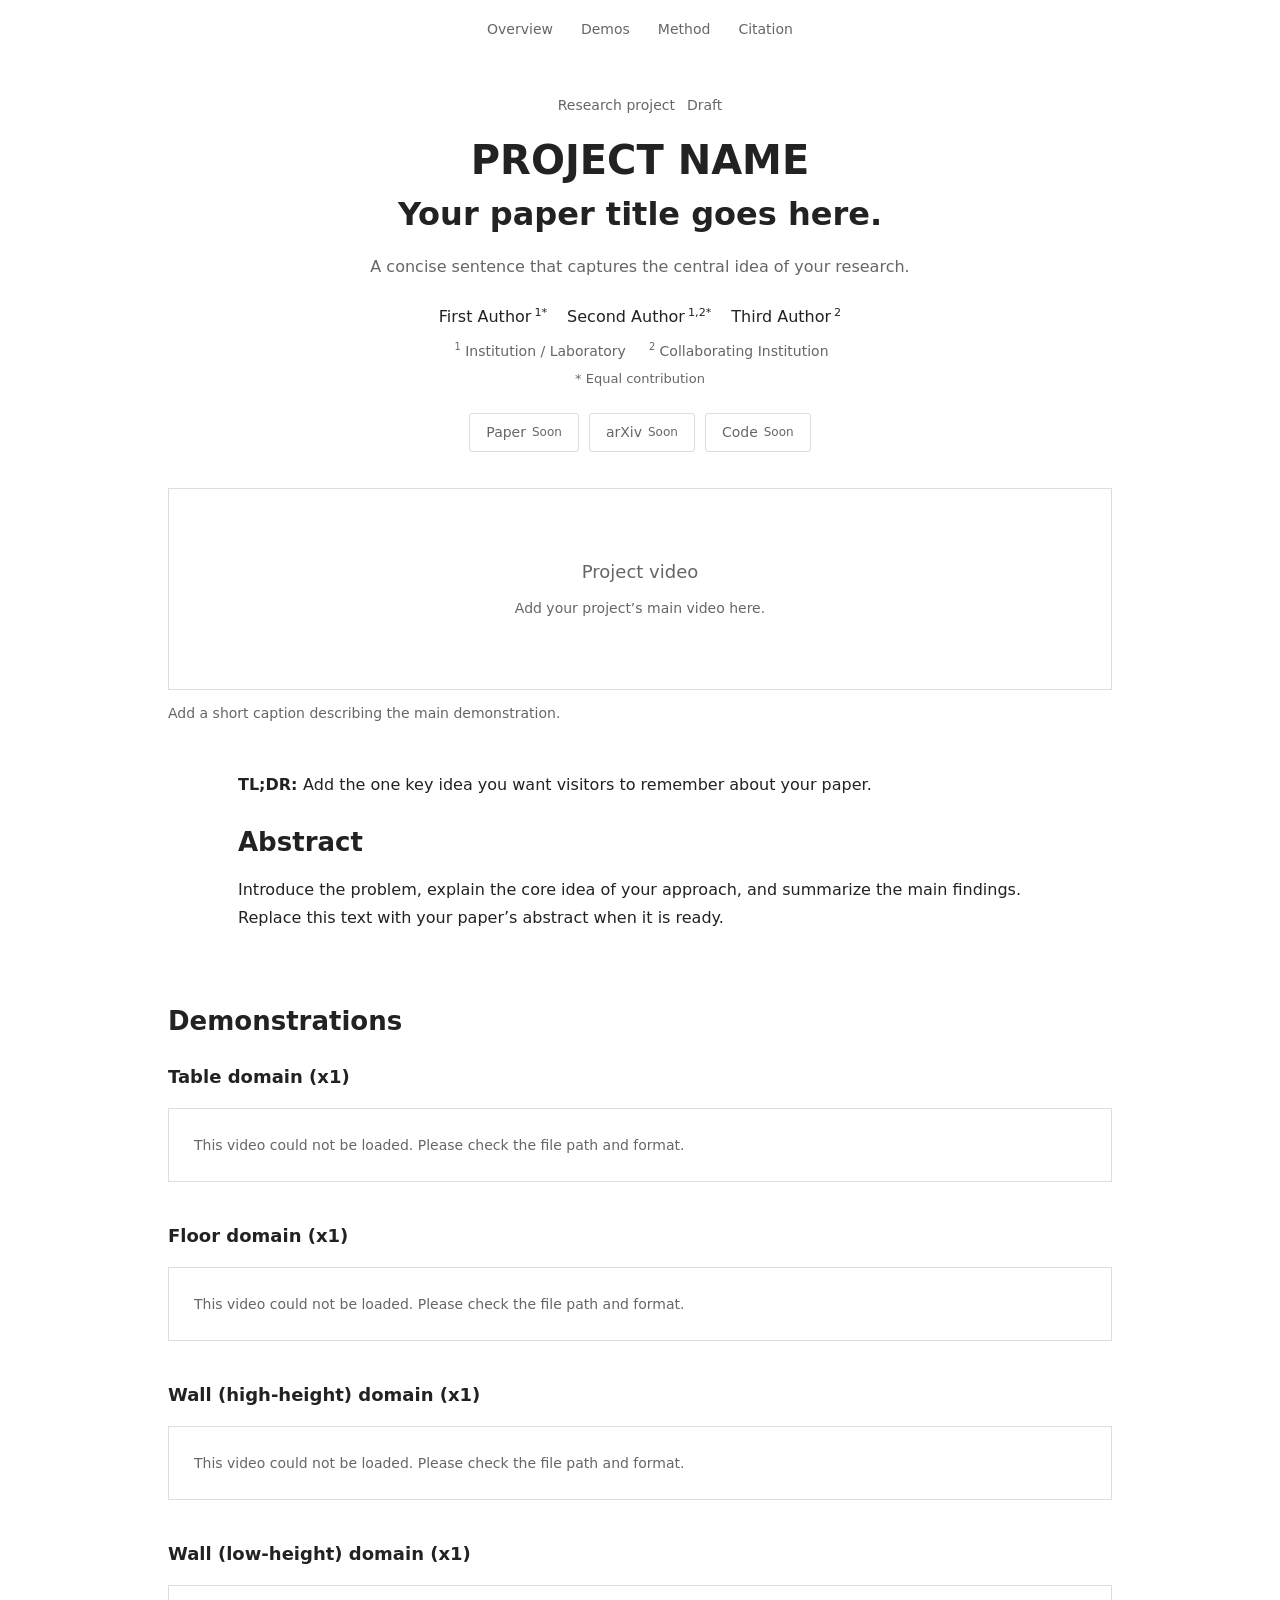
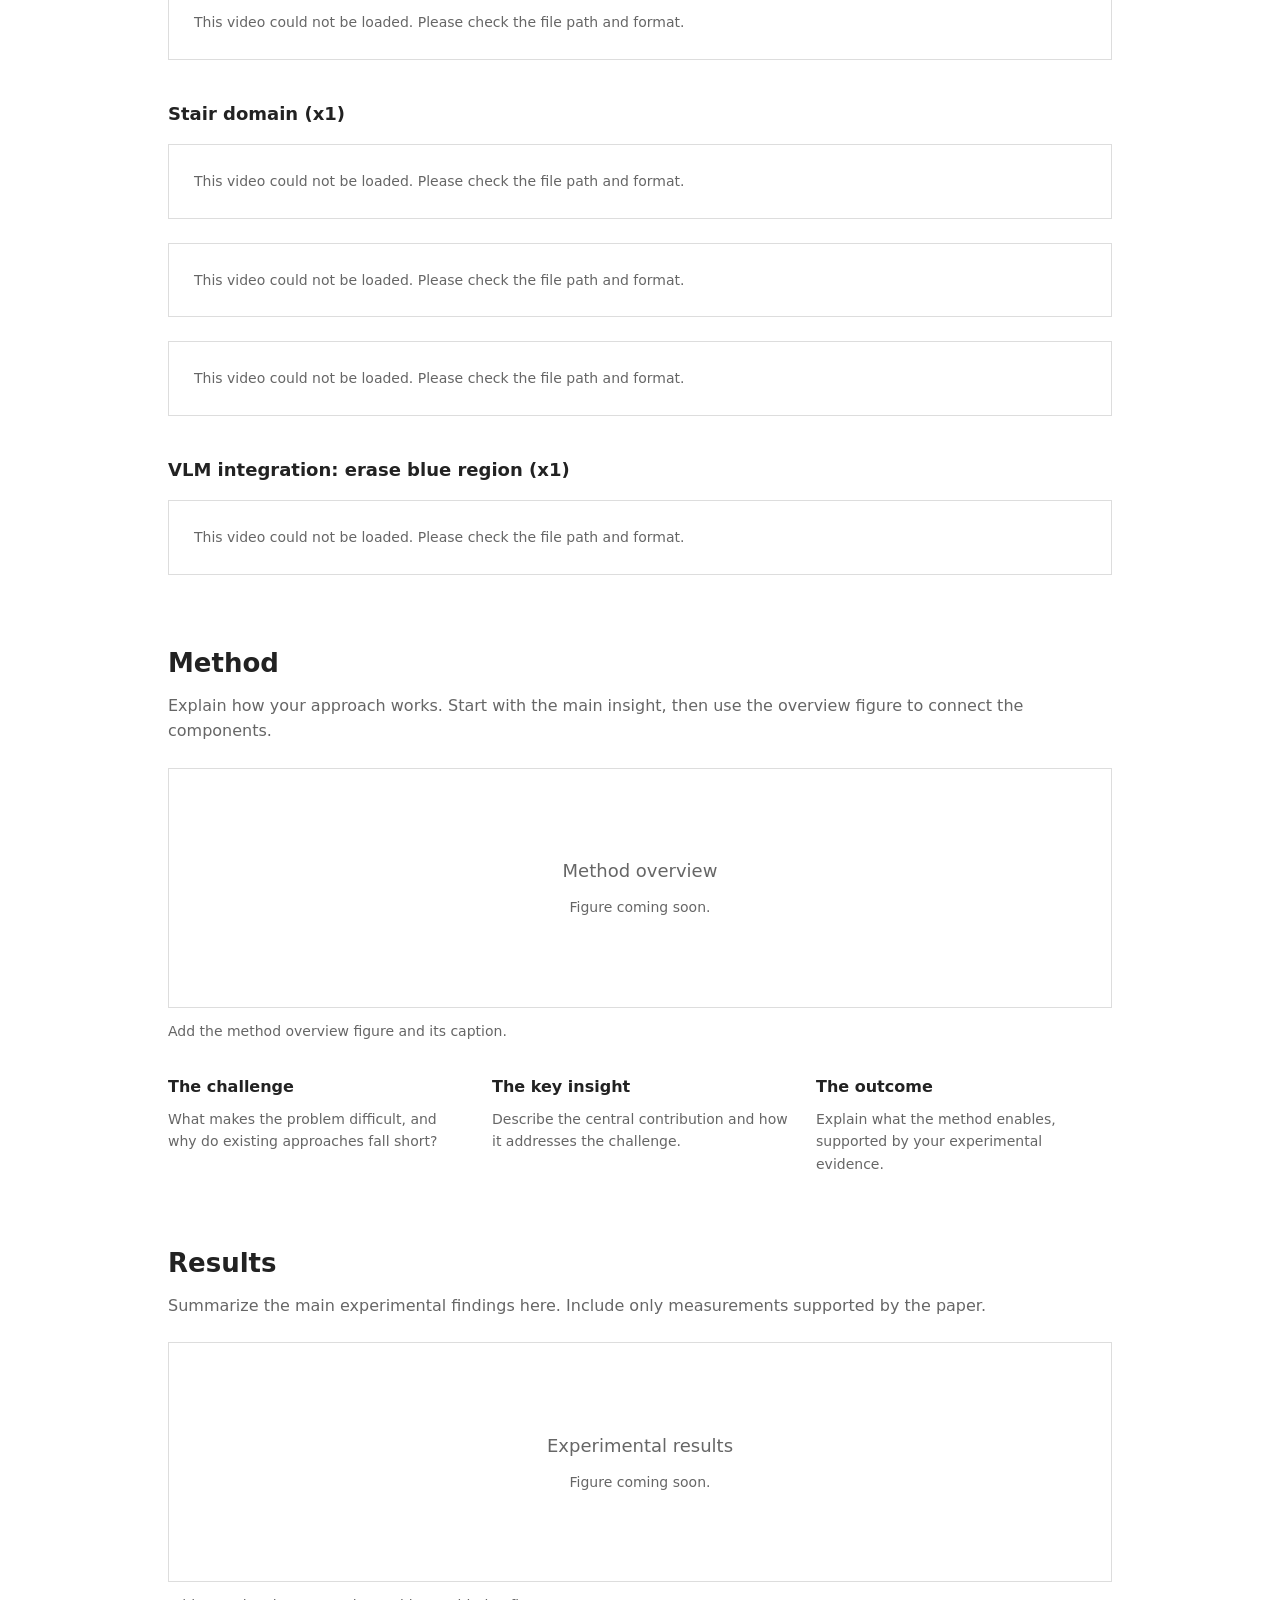
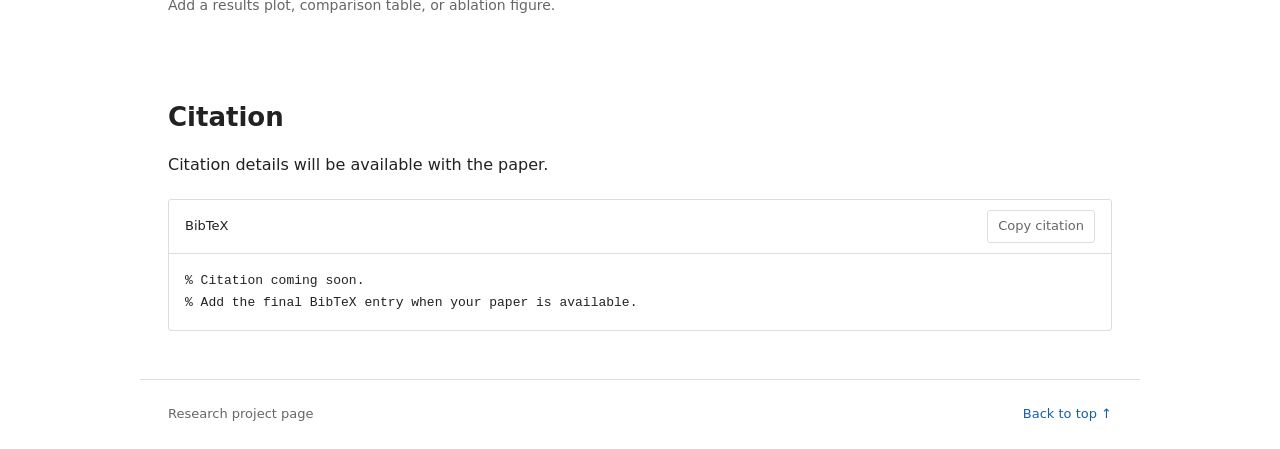
==== commit 9a8824bb: "Update Table video and append VLM integration demo" ====
--- a/preview.html
+++ b/preview.html
@@ -172,7 +172,7 @@
   abstract: 'Introduce the problem, explain the core idea of your approach, and summarize the main findings. Replace this text with your paper’s abstract when it is ready.',
   demoGroups: [
     { name: 'Table', description: 'Table domain', items: [
-      { title: 'Table', detail: '', src: 'assets/videos/demo_table.mp4', poster: '' }
+      { title: 'Table', detail: '', src: 'assets/videos/demo_table_modifed_new.mp4', poster: '' }
     ] },
     { name: 'Floor', description: 'Floor domain', items: [
       { title: 'Floor', detail: '', src: 'assets/videos/demo_floor.mp4', poster: '' }
@@ -187,6 +187,9 @@
       { title: 'Stair tread 0', detail: '', src: 'assets/videos/demo_stair_tread0.mp4', poster: '' },
       { title: 'Stair tread 1', detail: '', src: 'assets/videos/demo_stair_tread1.mp4', poster: '' },
       { title: 'Stair riser 1', detail: '', src: 'assets/videos/demo_stair_riser1.mp4', poster: '' }
+    ] },
+    { name: 'VLM integration', heading: 'VLM integration: erase blue region (x1)', items: [
+      { title: 'VLM integration: erase blue region', detail: '', src: 'assets/videos/demo_vlm_integration_erase_blue_region.mp4', poster: '' }
     ] }
   ],
   method: {
@@ -257,7 +260,7 @@
   $('teaser').append(media(p.teaser, true)); set('teaser-caption',p.teaser.caption); set('tldr',p.tldr); set('abstract',p.abstract);
   p.demoGroups.forEach((group, index) => {
     const section = el('section', 'demo-domain');
-    const heading = el('h3', 'demo-domain-title', `${group.name} domain (x1)`);
+    const heading = el('h3', 'demo-domain-title', group.heading || `${group.name} domain (x1)`);
     heading.id = `demo-domain-${index}`;
     section.setAttribute('aria-labelledby', heading.id);
     section.append(heading);
